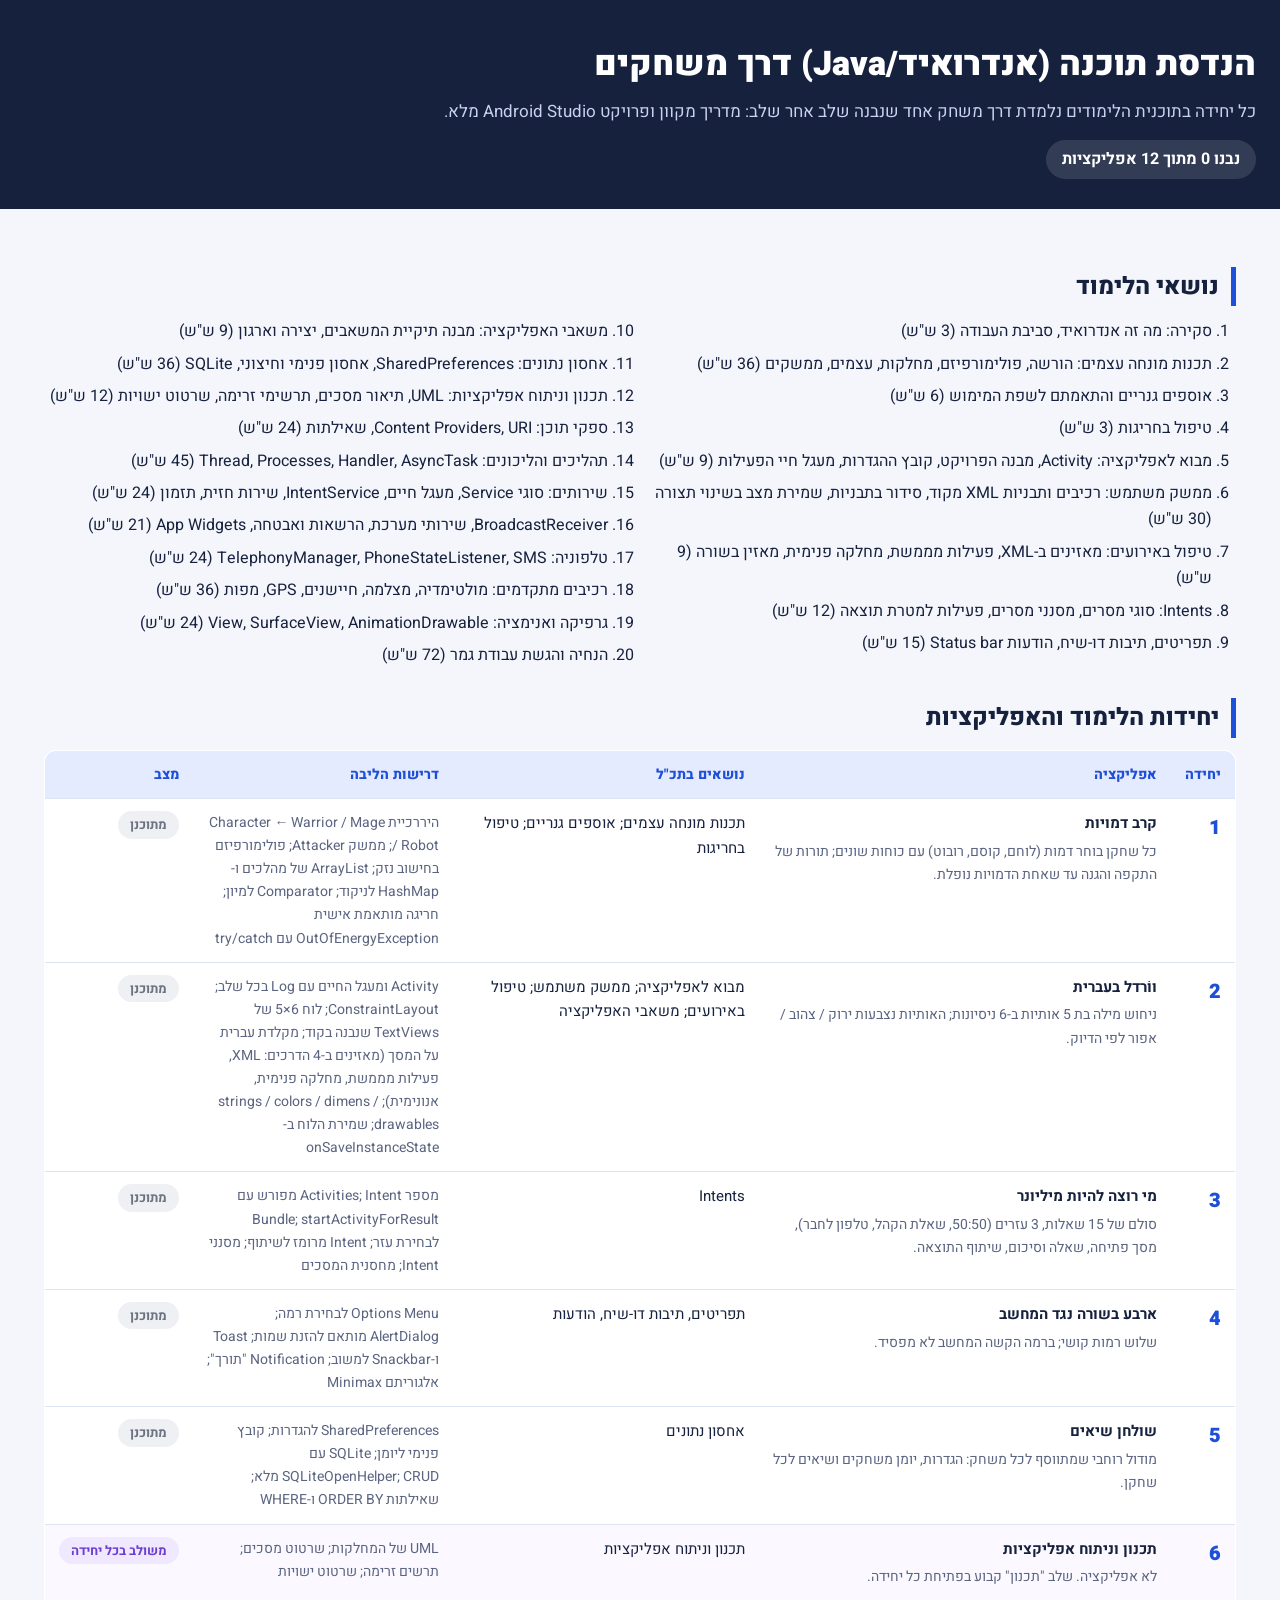
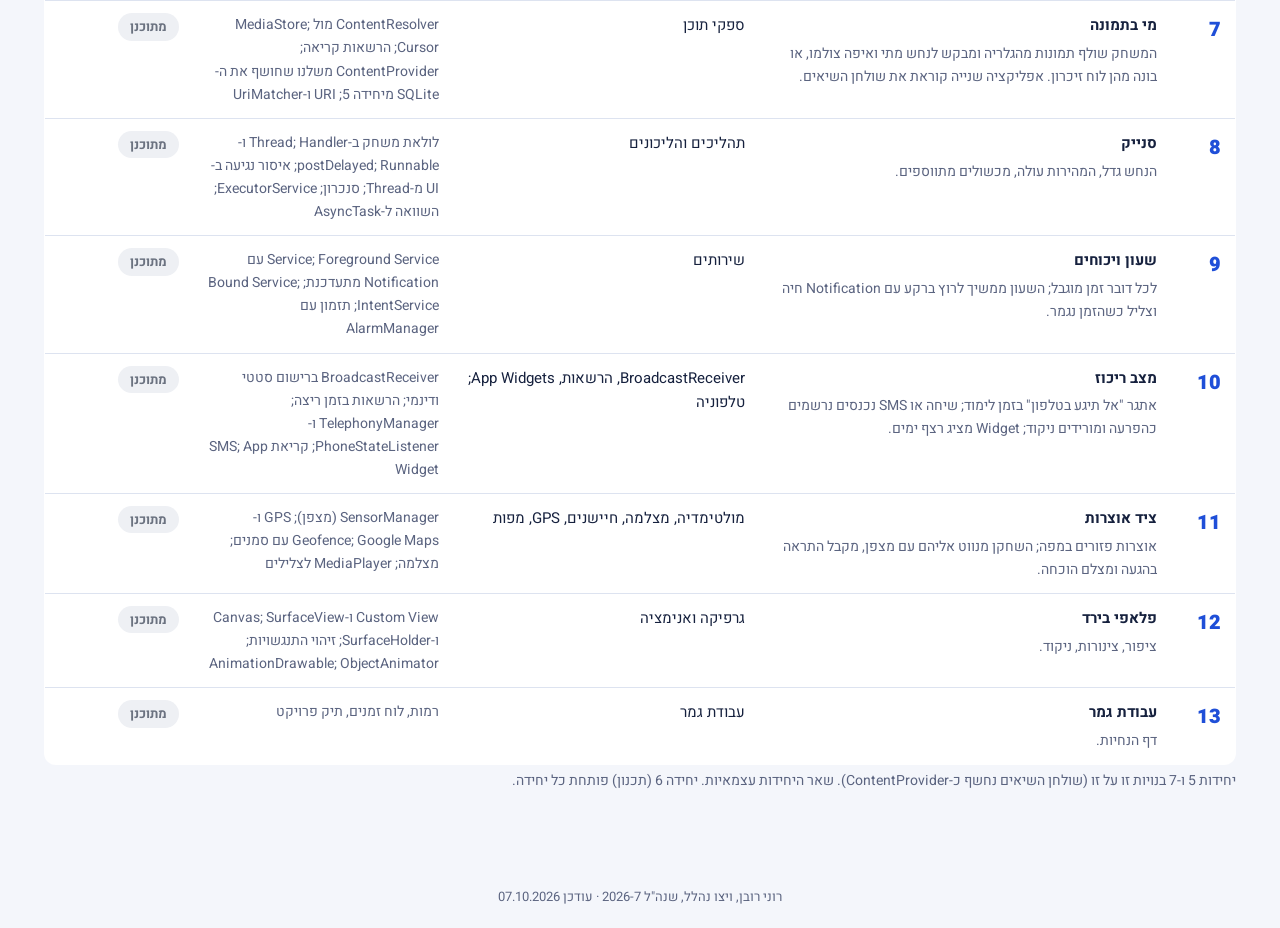
==== index.html @ 251e5ca1 "Start the syllabus lessons project Replace the LA-PARTY guide with the syllabus-driven lessons site:" ====
<!DOCTYPE html>
<html lang="he" dir="rtl">
<head>
<meta charset="UTF-8">
<meta name="viewport" content="width=device-width, initial-scale=1.0">
<title>הנדסת תוכנה דרך משחקים</title>
<link rel="preconnect" href="https://fonts.googleapis.com">
<link rel="preconnect" href="https://fonts.gstatic.com" crossorigin>
<link href="https://fonts.googleapis.com/css2?family=Heebo:wght@400;500;700;900&display=swap" rel="stylesheet">
<style>
  :root{
    --bg:#F4F6FB; --surface:#FFFFFF; --ink:#16213E; --muted:#5B6480; --line:#DDE3F0;
    --brand:#1F4FD8; --brand-soft:#E4EBFF; --ok:#1E8E5A; --ok-soft:#E1F5EA;
    --warn:#B9770E; --warn-soft:#FFF3DC; --gray:#6B7280; --gray-soft:#EEF0F4; --violet:#6D3FD1; --violet-soft:#EFE8FF;
  }
  *{box-sizing:border-box;}
  body{margin:0;background:var(--bg);color:var(--ink);font-family:'Heebo',Arial,sans-serif;line-height:1.65;}
  header{background:var(--ink);color:#fff;padding:36px 24px 30px;}
  header .wrap{max-width:1240px;margin:0 auto;}
  header h1{margin:0 0 6px;font-size:34px;font-weight:900;}
  header p{margin:0;color:#C9D2F0;font-size:17px;}
  .meter{display:inline-block;margin-top:14px;background:rgba(255,255,255,.12);border-radius:999px;padding:6px 16px;font-weight:700;}
  main{max-width:1240px;margin:0 auto;padding:28px 24px 60px;}
  h2{font-size:24px;font-weight:800;margin:30px 0 12px;border-right:5px solid var(--brand);padding-right:12px;}
  ol.topics{columns:2;column-gap:40px;padding-inline-start:24px;margin:0;font-size:16px;}
  ol.topics li{break-inside:avoid;margin-bottom:6px;}
  table{width:100%;border-collapse:collapse;background:var(--surface);border:1px solid var(--line);border-radius:12px;overflow:hidden;font-size:15px;}
  th,td{padding:12px 14px;border-bottom:1px solid var(--line);vertical-align:top;text-align:right;}
  th{background:var(--brand-soft);color:var(--brand);font-weight:800;font-size:14px;}
  td.num{font-weight:900;font-size:20px;color:var(--brand);width:56px;}
  td.core{color:var(--muted);font-size:14px;max-width:360px;}
  .desc{color:var(--muted);font-size:14px;margin-top:4px;}
  .status{display:inline-block;border-radius:999px;padding:3px 12px;font-weight:700;font-size:13px;white-space:nowrap;}
  .status.planned{background:var(--gray-soft);color:var(--gray);}
  .status.progress{background:var(--warn-soft);color:var(--warn);}
  .status.done{background:var(--ok-soft);color:var(--ok);}
  .status.embedded{background:var(--violet-soft);color:var(--violet);}
  tr.done td{background:#F7FCF9;}
  tr.embedded td{background:#FBF9FF;}
  .date{color:var(--muted);font-size:12px;margin-top:4px;}
  .links{margin-top:8px;display:flex;gap:6px;flex-wrap:wrap;}
  .btn{display:inline-block;background:var(--brand);color:#fff;text-decoration:none;border-radius:8px;padding:6px 12px;font-weight:700;font-size:14px;}
  .btn.ghost{background:#fff;color:var(--brand);border:1px solid var(--brand);}
  footer{text-align:center;color:var(--muted);font-size:13px;padding:20px;}
  @media (max-width:900px){ ol.topics{columns:1;} td.core{display:none;} th:nth-child(4){display:none;} }
</style>
</head>
<body>
<header><div class="wrap">
  <h1>הנדסת תוכנה (אנדרואיד/Java) דרך משחקים</h1>
  <p>כל יחידה בתוכנית הלימודים נלמדת דרך משחק אחד שנבנה שלב אחר שלב: מדריך מקוון ופרויקט Android Studio מלא.</p>
  <span class="meter">נבנו 0 מתוך 12 אפליקציות</span>
</div></header>
<main>
  <h2>נושאי הלימוד</h2>
  <ol class="topics">
<li>סקירה: מה זה אנדרואיד, סביבת העבודה (3 ש&quot;ש)</li>
<li>תכנות מונחה עצמים: הורשה, פולימורפיזם, מחלקות, עצמים, ממשקים (36 ש&quot;ש)</li>
<li>אוספים גנריים והתאמתם לשפת המימוש (6 ש&quot;ש)</li>
<li>טיפול בחריגות (3 ש&quot;ש)</li>
<li>מבוא לאפליקציה: Activity, מבנה הפרויקט, קובץ ההגדרות, מעגל חיי הפעילות (9 ש&quot;ש)</li>
<li>ממשק משתמש: רכיבים ותבניות XML מקוד, סידור בתבניות, שמירת מצב בשינוי תצורה (30 ש&quot;ש)</li>
<li>טיפול באירועים: מאזינים ב-XML, פעילות מממשת, מחלקה פנימית, מאזין בשורה (9 ש&quot;ש)</li>
<li>Intents: סוגי מסרים, מסנני מסרים, פעילות למטרת תוצאה (12 ש&quot;ש)</li>
<li>תפריטים, תיבות דו-שיח, הודעות Status bar (15 ש&quot;ש)</li>
<li>משאבי האפליקציה: מבנה תיקיית המשאבים, יצירה וארגון (9 ש&quot;ש)</li>
<li>אחסון נתונים: SharedPreferences, אחסון פנימי וחיצוני, SQLite (36 ש&quot;ש)</li>
<li>תכנון וניתוח אפליקציות: UML, תיאור מסכים, תרשימי זרימה, שרטוט ישויות (12 ש&quot;ש)</li>
<li>ספקי תוכן: Content Providers, URI, שאילתות (24 ש&quot;ש)</li>
<li>תהליכים והליכונים: Thread, Processes, Handler, AsyncTask (45 ש&quot;ש)</li>
<li>שירותים: סוגי Service, מעגל חיים, IntentService, שירות חזית, תזמון (24 ש&quot;ש)</li>
<li>BroadcastReceiver, שירותי מערכת, הרשאות ואבטחה, App Widgets (21 ש&quot;ש)</li>
<li>טלפוניה: TelephonyManager, PhoneStateListener, SMS (24 ש&quot;ש)</li>
<li>רכיבים מתקדמים: מולטימדיה, מצלמה, חיישנים, GPS, מפות (36 ש&quot;ש)</li>
<li>גרפיקה ואנימציה: View, SurfaceView, AnimationDrawable (24 ש&quot;ש)</li>
<li>הנחיה והגשת עבודת גמר (72 ש&quot;ש)</li>
  </ol>

  <h2>יחידות הלימוד והאפליקציות</h2>
  <table>
    <thead><tr><th>יחידה</th><th>אפליקציה</th><th>נושאים בתכ"ל</th><th>דרישות הליבה</th><th>מצב</th></tr></thead>
    <tbody>
      <tr class="planned">
        <td class="num">1</td>
        <td><b>קרב דמויות</b><div class="desc">כל שחקן בוחר דמות (לוחם, קוסם, רובוט) עם כוחות שונים; תורות של התקפה והגנה עד שאחת הדמויות נופלת.</div></td>
        <td>תכנות מונחה עצמים; אוספים גנריים; טיפול בחריגות</td>
        <td class="core">היררכיית Character ← Warrior / Mage / Robot; ממשק Attacker; פולימורפיזם בחישוב נזק; ArrayList של מהלכים ו-HashMap לניקוד; Comparator למיון; חריגה מותאמת אישית OutOfEnergyException עם try/catch</td>
        <td><span class="status planned">מתוכנן</span><div class="links"></div></td>
      </tr>
      <tr class="planned">
        <td class="num">2</td>
        <td><b>ווֹרדל בעברית</b><div class="desc">ניחוש מילה בת 5 אותיות ב-6 ניסיונות; האותיות נצבעות ירוק / צהוב / אפור לפי הדיוק.</div></td>
        <td>מבוא לאפליקציה; ממשק משתמש; טיפול באירועים; משאבי האפליקציה</td>
        <td class="core">Activity ומעגל החיים עם Log בכל שלב; ConstraintLayout; לוח 6×5 של TextViews שנבנה בקוד; מקלדת עברית על המסך (מאזינים ב-4 הדרכים: XML, פעילות מממשת, מחלקה פנימית, אנונימית); strings / colors / dimens / drawables; שמירת הלוח ב-onSaveInstanceState</td>
        <td><span class="status planned">מתוכנן</span><div class="links"></div></td>
      </tr>
      <tr class="planned">
        <td class="num">3</td>
        <td><b>מי רוצה להיות מיליונר</b><div class="desc">סולם של 15 שאלות, 3 עזרים (50:50, שאלת הקהל, טלפון לחבר), מסך פתיחה, שאלה וסיכום, שיתוף התוצאה.</div></td>
        <td>Intents</td>
        <td class="core">מספר Activities; Intent מפורש עם Bundle; startActivityForResult לבחירת עזר; Intent מרומז לשיתוף; מסנני Intent; מחסנית המסכים</td>
        <td><span class="status planned">מתוכנן</span><div class="links"></div></td>
      </tr>
      <tr class="planned">
        <td class="num">4</td>
        <td><b>ארבע בשורה נגד המחשב</b><div class="desc">שלוש רמות קושי; ברמה הקשה המחשב לא מפסיד.</div></td>
        <td>תפריטים, תיבות דו-שיח, הודעות</td>
        <td class="core">Options Menu לבחירת רמה; AlertDialog מותאם להזנת שמות; Toast ו-Snackbar למשוב; Notification &quot;תורך&quot;; אלגוריתם Minimax</td>
        <td><span class="status planned">מתוכנן</span><div class="links"></div></td>
      </tr>
      <tr class="planned">
        <td class="num">5</td>
        <td><b>שולחן שיאים</b><div class="desc">מודול רוחבי שמתווסף לכל משחק: הגדרות, יומן משחקים ושיאים לכל שחקן.</div></td>
        <td>אחסון נתונים</td>
        <td class="core">SharedPreferences להגדרות; קובץ פנימי ליומן; SQLite עם SQLiteOpenHelper; CRUD מלא; שאילתות ORDER BY ו-WHERE</td>
        <td><span class="status planned">מתוכנן</span><div class="links"></div></td>
      </tr>
      <tr class="embedded">
        <td class="num">6</td>
        <td><b>תכנון וניתוח אפליקציות</b><div class="desc">לא אפליקציה. שלב &quot;תכנון&quot; קבוע בפתיחת כל יחידה.</div></td>
        <td>תכנון וניתוח אפליקציות</td>
        <td class="core">UML של המחלקות; שרטוט מסכים; תרשים זרימה; שרטוט ישויות</td>
        <td><span class="status embedded">משולב בכל יחידה</span><div class="links"></div></td>
      </tr>
      <tr class="planned">
        <td class="num">7</td>
        <td><b>מי בתמונה</b><div class="desc">המשחק שולף תמונות מהגלריה ומבקש לנחש מתי ואיפה צולמו, או בונה מהן לוח זיכרון. אפליקציה שנייה קוראת את שולחן השיאים.</div></td>
        <td>ספקי תוכן</td>
        <td class="core">ContentResolver מול MediaStore; Cursor; הרשאות קריאה; ContentProvider משלנו שחושף את ה-SQLite מיחידה 5; URI ו-UriMatcher</td>
        <td><span class="status planned">מתוכנן</span><div class="links"></div></td>
      </tr>
      <tr class="planned">
        <td class="num">8</td>
        <td><b>סנייק</b><div class="desc">הנחש גדל, המהירות עולה, מכשולים מתווספים.</div></td>
        <td>תהליכים והליכונים</td>
        <td class="core">לולאת משחק ב-Thread; Handler ו-postDelayed; Runnable; איסור נגיעה ב-UI מ-Thread; סנכרון; ExecutorService; השוואה ל-AsyncTask</td>
        <td><span class="status planned">מתוכנן</span><div class="links"></div></td>
      </tr>
      <tr class="planned">
        <td class="num">9</td>
        <td><b>שעון ויכוחים</b><div class="desc">לכל דובר זמן מוגבל; השעון ממשיך לרוץ ברקע עם Notification חיה וצליל כשהזמן נגמר.</div></td>
        <td>שירותים</td>
        <td class="core">Service; Foreground Service עם Notification מתעדכנת; Bound Service; IntentService; תזמון עם AlarmManager</td>
        <td><span class="status planned">מתוכנן</span><div class="links"></div></td>
      </tr>
      <tr class="planned">
        <td class="num">10</td>
        <td><b>מצב ריכוז</b><div class="desc">אתגר &quot;אל תיגע בטלפון&quot; בזמן לימוד; שיחה או SMS נכנסים נרשמים כהפרעה ומורידים ניקוד; Widget מציג רצף ימים.</div></td>
        <td>BroadcastReceiver, הרשאות, App Widgets; טלפוניה</td>
        <td class="core">BroadcastReceiver ברישום סטטי ודינמי; הרשאות בזמן ריצה; TelephonyManager ו-PhoneStateListener; קריאת SMS; App Widget</td>
        <td><span class="status planned">מתוכנן</span><div class="links"></div></td>
      </tr>
      <tr class="planned">
        <td class="num">11</td>
        <td><b>ציד אוצרות</b><div class="desc">אוצרות פזורים במפה; השחקן מנווט אליהם עם מצפן, מקבל התראה בהגעה ומצלם הוכחה.</div></td>
        <td>מולטימדיה, מצלמה, חיישנים, GPS, מפות</td>
        <td class="core">SensorManager (מצפן); GPS ו-Geofence; Google Maps עם סמנים; מצלמה; MediaPlayer לצלילים</td>
        <td><span class="status planned">מתוכנן</span><div class="links"></div></td>
      </tr>
      <tr class="planned">
        <td class="num">12</td>
        <td><b>פלאפי בירד</b><div class="desc">ציפור, צינורות, ניקוד.</div></td>
        <td>גרפיקה ואנימציה</td>
        <td class="core">Custom View ו-Canvas; SurfaceView ו-SurfaceHolder; זיהוי התנגשויות; AnimationDrawable; ObjectAnimator</td>
        <td><span class="status planned">מתוכנן</span><div class="links"></div></td>
      </tr>
      <tr class="planned">
        <td class="num">13</td>
        <td><b>עבודת גמר</b><div class="desc">דף הנחיות.</div></td>
        <td>עבודת גמר</td>
        <td class="core">רמות, לוח זמנים, תיק פרויקט</td>
        <td><span class="status planned">מתוכנן</span><div class="links"></div></td>
      </tr>
    </tbody>
  </table>
  <p class="desc">יחידות 5 ו-7 בנויות זו על זו (שולחן השיאים נחשף כ-ContentProvider). שאר היחידות עצמאיות. יחידה 6 (תכנון) פותחת כל יחידה.</p>
</main>
<footer>רוני רובן, ויצו נהלל, שנה&quot;ל 2026-7 · עודכן 07.10.2026</footer>
</body>
</html>
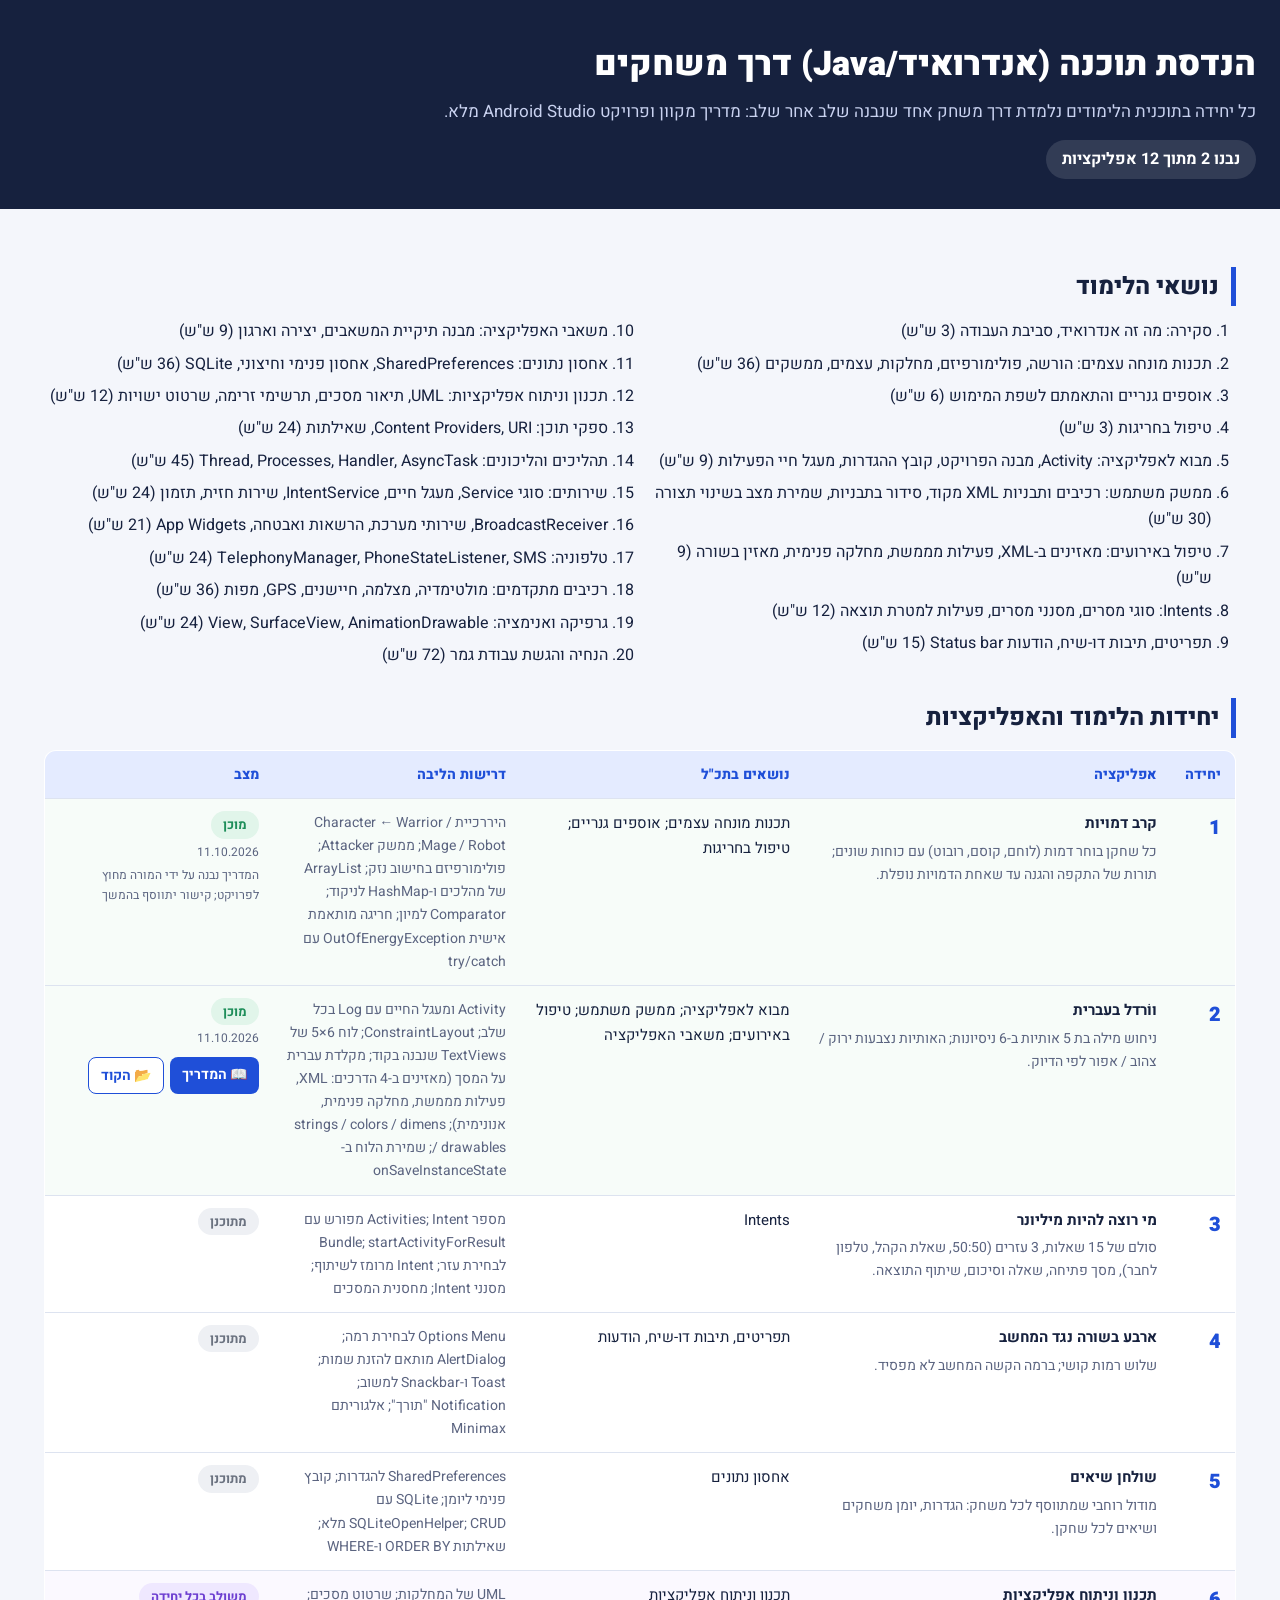
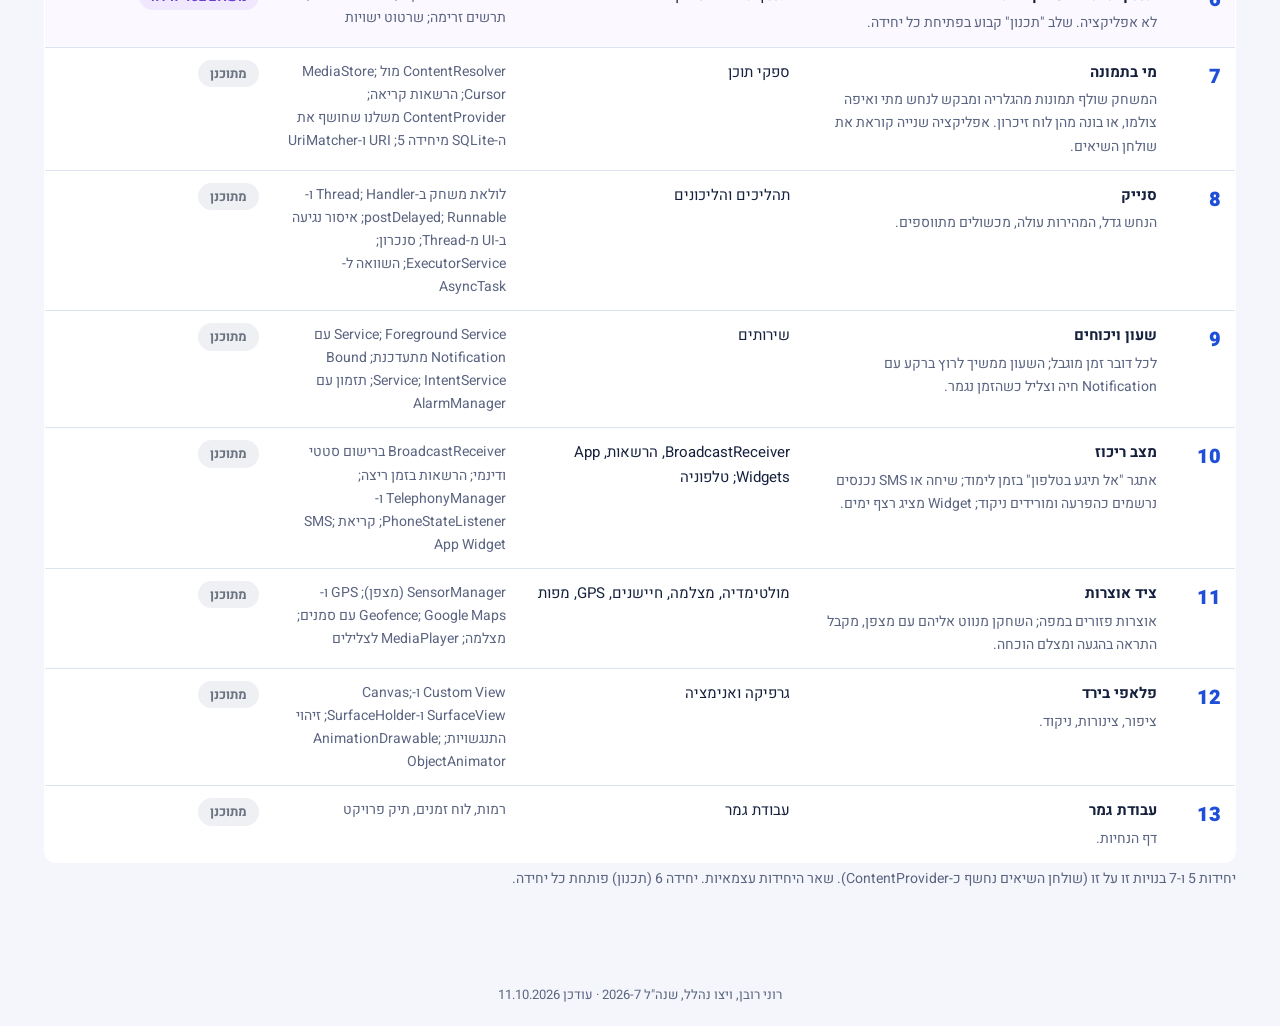
==== commit 6895726d: "lesson: unit-02 hebrew-wordle Guide (10 steps) with code cards generated from the app source, emulat" ====
--- a/index.html
+++ b/index.html
@@ -49,7 +49,7 @@
 <header><div class="wrap">
   <h1>הנדסת תוכנה (אנדרואיד/Java) דרך משחקים</h1>
   <p>כל יחידה בתוכנית הלימודים נלמדת דרך משחק אחד שנבנה שלב אחר שלב: מדריך מקוון ופרויקט Android Studio מלא.</p>
-  <span class="meter">נבנו 0 מתוך 12 אפליקציות</span>
+  <span class="meter">נבנו 2 מתוך 12 אפליקציות</span>
 </div></header>
 <main>
   <h2>נושאי הלימוד</h2>
@@ -80,19 +80,19 @@
   <table>
     <thead><tr><th>יחידה</th><th>אפליקציה</th><th>נושאים בתכ"ל</th><th>דרישות הליבה</th><th>מצב</th></tr></thead>
     <tbody>
-      <tr class="planned">
+      <tr class="done">
         <td class="num">1</td>
         <td><b>קרב דמויות</b><div class="desc">כל שחקן בוחר דמות (לוחם, קוסם, רובוט) עם כוחות שונים; תורות של התקפה והגנה עד שאחת הדמויות נופלת.</div></td>
         <td>תכנות מונחה עצמים; אוספים גנריים; טיפול בחריגות</td>
         <td class="core">היררכיית Character ← Warrior / Mage / Robot; ממשק Attacker; פולימורפיזם בחישוב נזק; ArrayList של מהלכים ו-HashMap לניקוד; Comparator למיון; חריגה מותאמת אישית OutOfEnergyException עם try/catch</td>
-        <td><span class="status planned">מתוכנן</span><div class="links"></div></td>
+        <td><span class="status done">מוכן</span><div class="date">11.10.2026</div><div class="date">המדריך נבנה על ידי המורה מחוץ לפרויקט; קישור יתווסף בהמשך</div><div class="links"></div></td>
       </tr>
-      <tr class="planned">
+      <tr class="done">
         <td class="num">2</td>
         <td><b>ווֹרדל בעברית</b><div class="desc">ניחוש מילה בת 5 אותיות ב-6 ניסיונות; האותיות נצבעות ירוק / צהוב / אפור לפי הדיוק.</div></td>
         <td>מבוא לאפליקציה; ממשק משתמש; טיפול באירועים; משאבי האפליקציה</td>
         <td class="core">Activity ומעגל החיים עם Log בכל שלב; ConstraintLayout; לוח 6×5 של TextViews שנבנה בקוד; מקלדת עברית על המסך (מאזינים ב-4 הדרכים: XML, פעילות מממשת, מחלקה פנימית, אנונימית); strings / colors / dimens / drawables; שמירת הלוח ב-onSaveInstanceState</td>
-        <td><span class="status planned">מתוכנן</span><div class="links"></div></td>
+        <td><span class="status done">מוכן</span><div class="date">11.10.2026</div><div class="links"><a class="btn" href="unit-02-hebrew-wordle/index.html">📖 המדריך</a> <a class="btn ghost" href="https://github.com/porteno12/se-android-lessons/tree/main/unit-02-hebrew-wordle/app" target="_blank" rel="noopener">📂 הקוד</a></div></td>
       </tr>
       <tr class="planned">
         <td class="num">3</td>
@@ -175,6 +175,6 @@
   </table>
   <p class="desc">יחידות 5 ו-7 בנויות זו על זו (שולחן השיאים נחשף כ-ContentProvider). שאר היחידות עצמאיות. יחידה 6 (תכנון) פותחת כל יחידה.</p>
 </main>
-<footer>רוני רובן, ויצו נהלל, שנה&quot;ל 2026-7 · עודכן 07.10.2026</footer>
+<footer>רוני רובן, ויצו נהלל, שנה&quot;ל 2026-7 · עודכן 11.10.2026</footer>
 </body>
 </html>
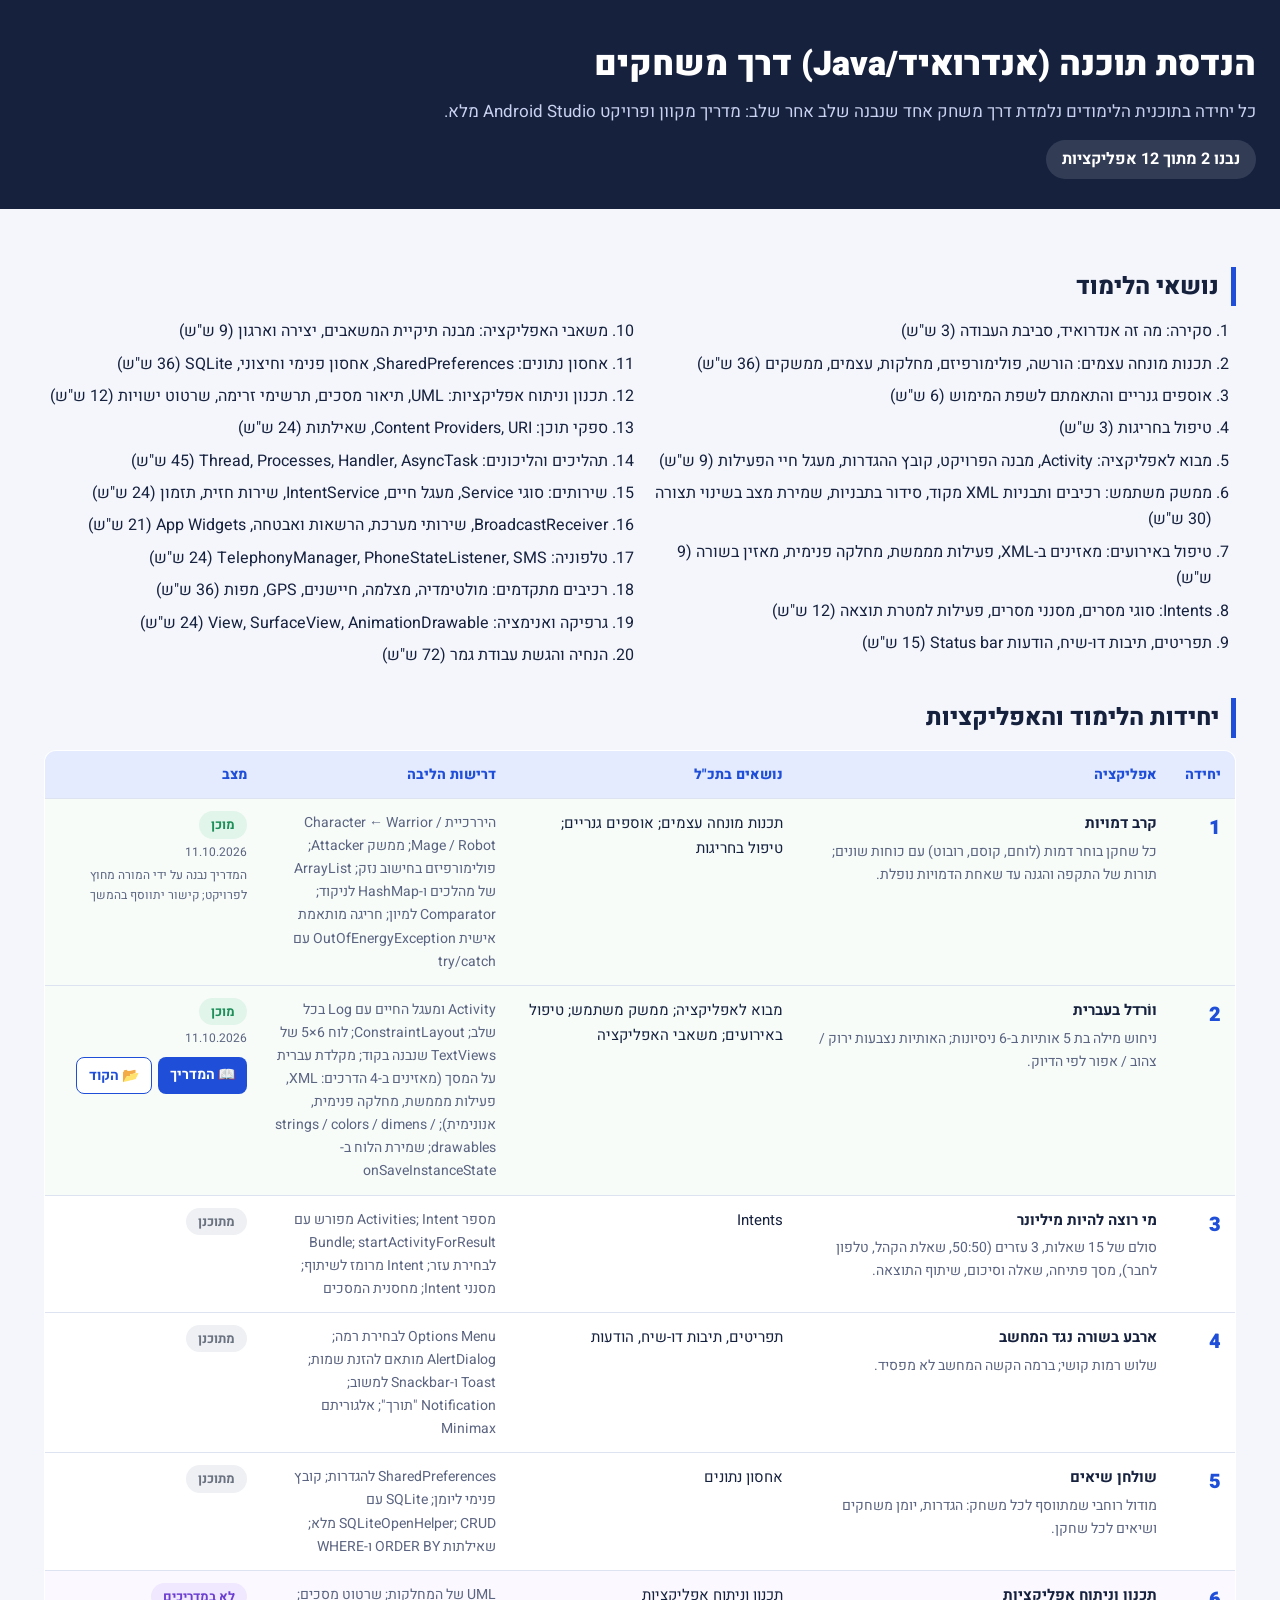
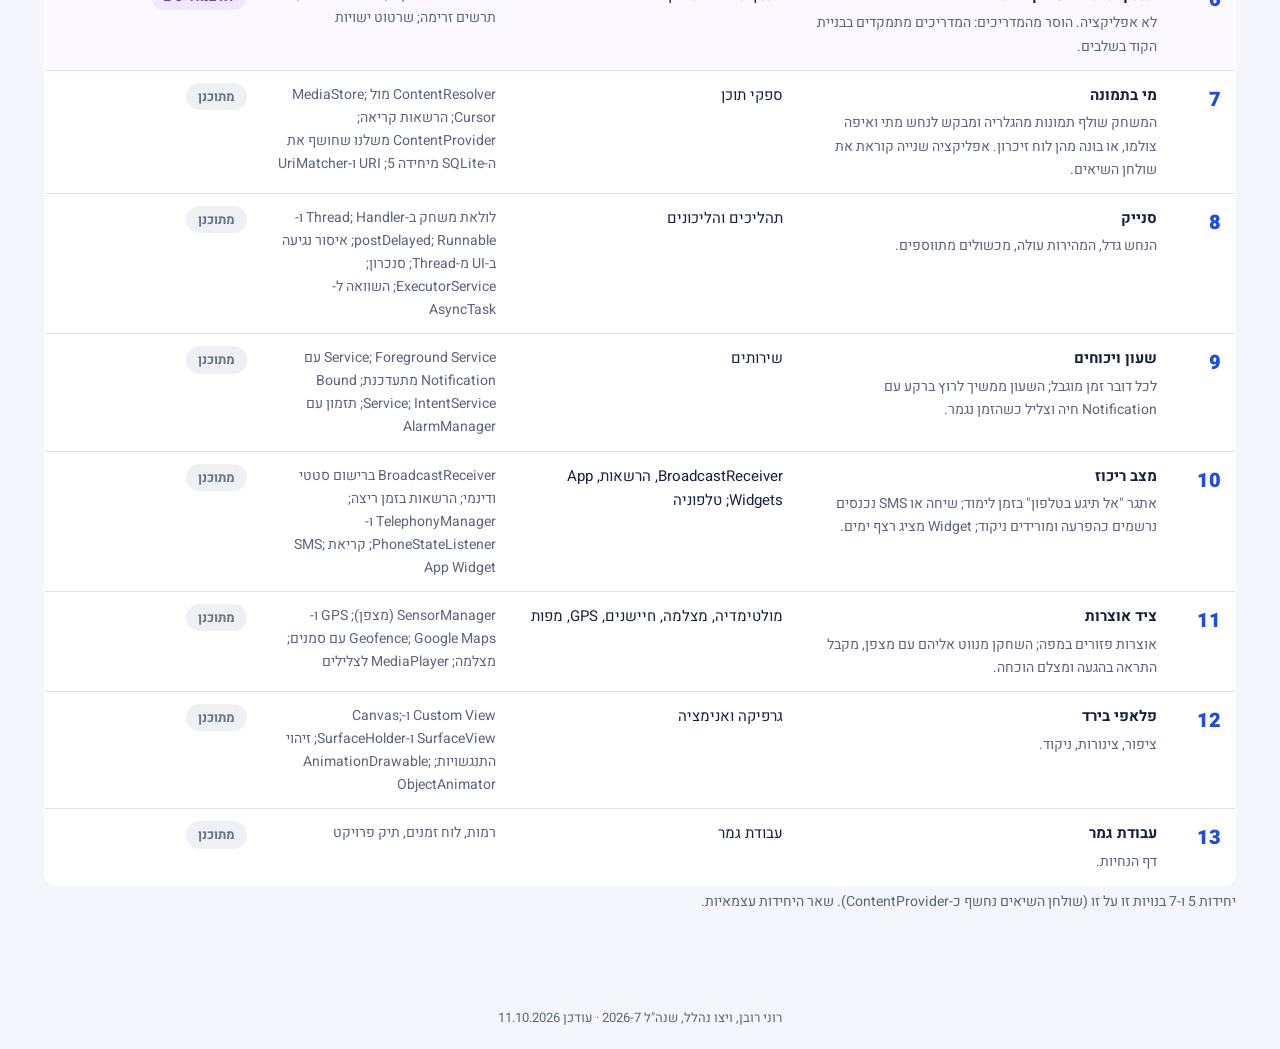
==== commit 45eb655a: "Drop the planning step from all units in the hub and syllabus Co-Authored-By: Claude Opus 5.5 <norep" ====
--- a/index.html
+++ b/index.html
@@ -117,10 +117,10 @@
       </tr>
       <tr class="embedded">
         <td class="num">6</td>
-        <td><b>תכנון וניתוח אפליקציות</b><div class="desc">לא אפליקציה. שלב &quot;תכנון&quot; קבוע בפתיחת כל יחידה.</div></td>
+        <td><b>תכנון וניתוח אפליקציות</b><div class="desc">לא אפליקציה. הוסר מהמדריכים: המדריכים מתמקדים בבניית הקוד בשלבים.</div></td>
         <td>תכנון וניתוח אפליקציות</td>
         <td class="core">UML של המחלקות; שרטוט מסכים; תרשים זרימה; שרטוט ישויות</td>
-        <td><span class="status embedded">משולב בכל יחידה</span><div class="links"></div></td>
+        <td><span class="status embedded">לא במדריכים</span><div class="links"></div></td>
       </tr>
       <tr class="planned">
         <td class="num">7</td>
@@ -173,7 +173,7 @@
       </tr>
     </tbody>
   </table>
-  <p class="desc">יחידות 5 ו-7 בנויות זו על זו (שולחן השיאים נחשף כ-ContentProvider). שאר היחידות עצמאיות. יחידה 6 (תכנון) פותחת כל יחידה.</p>
+  <p class="desc">יחידות 5 ו-7 בנויות זו על זו (שולחן השיאים נחשף כ-ContentProvider). שאר היחידות עצמאיות.</p>
 </main>
 <footer>רוני רובן, ויצו נהלל, שנה&quot;ל 2026-7 · עודכן 11.10.2026</footer>
 </body>
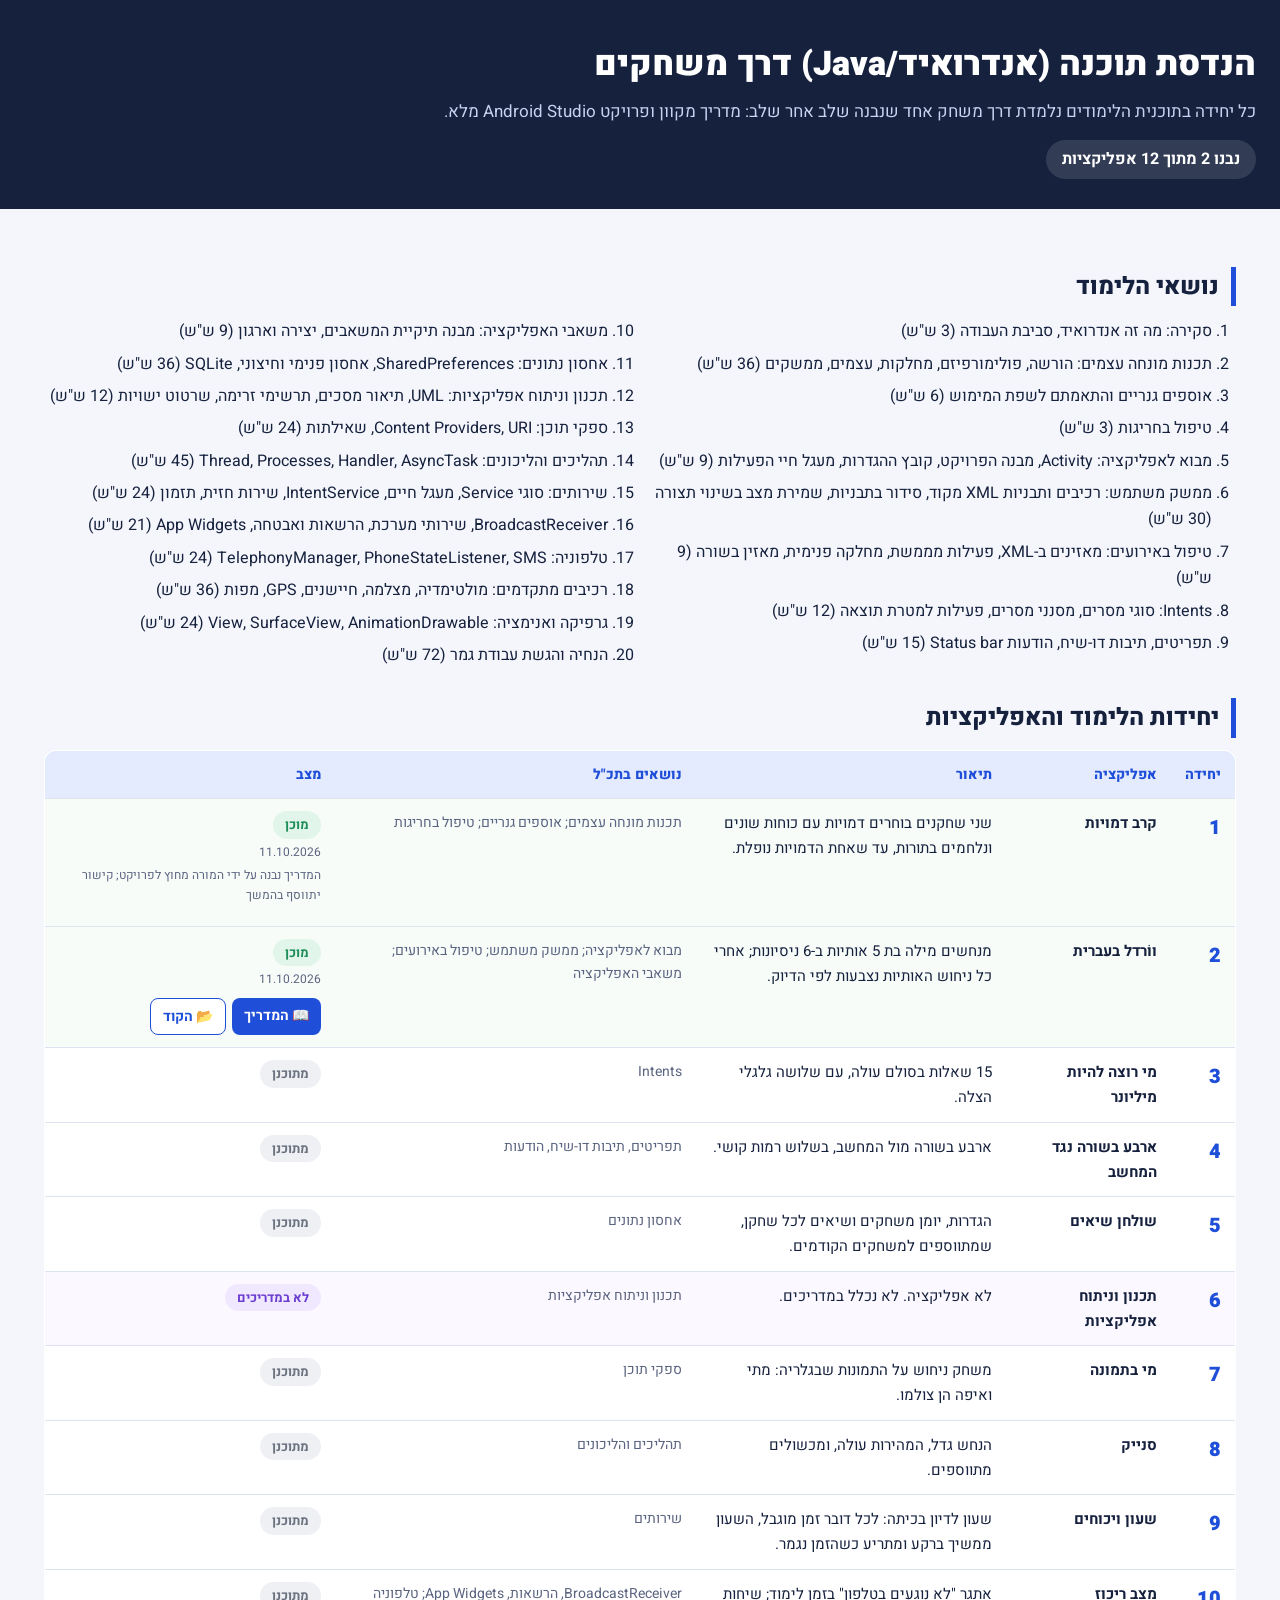
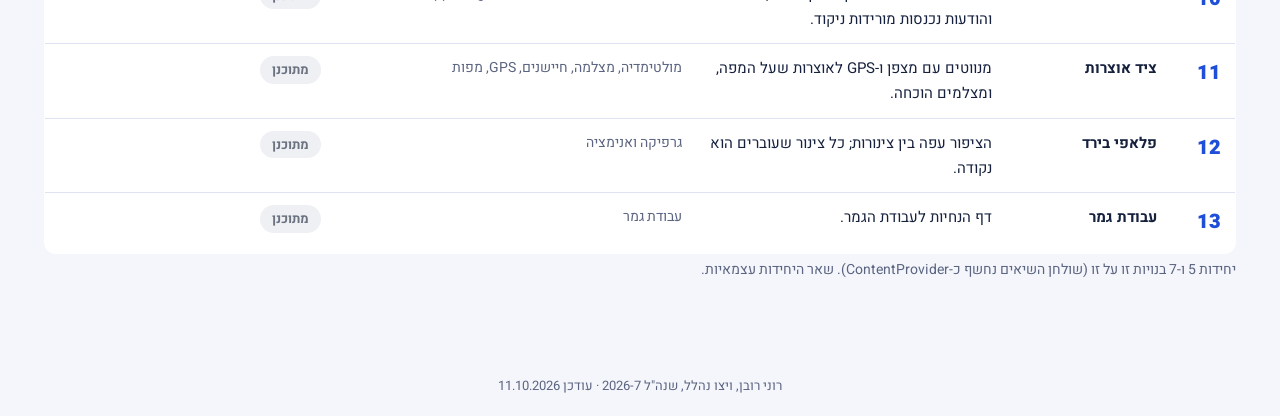
==== commit 2e4c8191: "Unit 2: rebuild as a pure step-by-step build; hub shows app descriptions - Hub: drop the core-requir" ====
--- a/index.html
+++ b/index.html
@@ -28,7 +28,8 @@
   th,td{padding:12px 14px;border-bottom:1px solid var(--line);vertical-align:top;text-align:right;}
   th{background:var(--brand-soft);color:var(--brand);font-weight:800;font-size:14px;}
   td.num{font-weight:900;font-size:20px;color:var(--brand);width:56px;}
-  td.core{color:var(--muted);font-size:14px;max-width:360px;}
+  td.about{font-size:15px;max-width:380px;}
+  td.topics-col{color:var(--muted);font-size:14px;}
   .desc{color:var(--muted);font-size:14px;margin-top:4px;}
   .status{display:inline-block;border-radius:999px;padding:3px 12px;font-weight:700;font-size:13px;white-space:nowrap;}
   .status.planned{background:var(--gray-soft);color:var(--gray);}
@@ -42,7 +43,7 @@
   .btn{display:inline-block;background:var(--brand);color:#fff;text-decoration:none;border-radius:8px;padding:6px 12px;font-weight:700;font-size:14px;}
   .btn.ghost{background:#fff;color:var(--brand);border:1px solid var(--brand);}
   footer{text-align:center;color:var(--muted);font-size:13px;padding:20px;}
-  @media (max-width:900px){ ol.topics{columns:1;} td.core{display:none;} th:nth-child(4){display:none;} }
+  @media (max-width:900px){ ol.topics{columns:1;} td.topics-col{display:none;} th:nth-child(4){display:none;} }
 </style>
 </head>
 <body>
@@ -78,97 +79,97 @@
 
   <h2>יחידות הלימוד והאפליקציות</h2>
   <table>
-    <thead><tr><th>יחידה</th><th>אפליקציה</th><th>נושאים בתכ"ל</th><th>דרישות הליבה</th><th>מצב</th></tr></thead>
+    <thead><tr><th>יחידה</th><th>אפליקציה</th><th>תיאור</th><th>נושאים בתכ"ל</th><th>מצב</th></tr></thead>
     <tbody>
       <tr class="done">
         <td class="num">1</td>
-        <td><b>קרב דמויות</b><div class="desc">כל שחקן בוחר דמות (לוחם, קוסם, רובוט) עם כוחות שונים; תורות של התקפה והגנה עד שאחת הדמויות נופלת.</div></td>
-        <td>תכנות מונחה עצמים; אוספים גנריים; טיפול בחריגות</td>
-        <td class="core">היררכיית Character ← Warrior / Mage / Robot; ממשק Attacker; פולימורפיזם בחישוב נזק; ArrayList של מהלכים ו-HashMap לניקוד; Comparator למיון; חריגה מותאמת אישית OutOfEnergyException עם try/catch</td>
+        <td><b>קרב דמויות</b></td>
+        <td class="about">שני שחקנים בוחרים דמויות עם כוחות שונים ונלחמים בתורות, עד שאחת הדמויות נופלת.</td>
+        <td class="topics-col">תכנות מונחה עצמים; אוספים גנריים; טיפול בחריגות</td>
         <td><span class="status done">מוכן</span><div class="date">11.10.2026</div><div class="date">המדריך נבנה על ידי המורה מחוץ לפרויקט; קישור יתווסף בהמשך</div><div class="links"></div></td>
       </tr>
       <tr class="done">
         <td class="num">2</td>
-        <td><b>ווֹרדל בעברית</b><div class="desc">ניחוש מילה בת 5 אותיות ב-6 ניסיונות; האותיות נצבעות ירוק / צהוב / אפור לפי הדיוק.</div></td>
-        <td>מבוא לאפליקציה; ממשק משתמש; טיפול באירועים; משאבי האפליקציה</td>
-        <td class="core">Activity ומעגל החיים עם Log בכל שלב; ConstraintLayout; לוח 6×5 של TextViews שנבנה בקוד; מקלדת עברית על המסך (מאזינים ב-4 הדרכים: XML, פעילות מממשת, מחלקה פנימית, אנונימית); strings / colors / dimens / drawables; שמירת הלוח ב-onSaveInstanceState</td>
+        <td><b>ווֹרדל בעברית</b></td>
+        <td class="about">מנחשים מילה בת 5 אותיות ב-6 ניסיונות; אחרי כל ניחוש האותיות נצבעות לפי הדיוק.</td>
+        <td class="topics-col">מבוא לאפליקציה; ממשק משתמש; טיפול באירועים; משאבי האפליקציה</td>
         <td><span class="status done">מוכן</span><div class="date">11.10.2026</div><div class="links"><a class="btn" href="unit-02-hebrew-wordle/index.html">📖 המדריך</a> <a class="btn ghost" href="https://github.com/porteno12/se-android-lessons/tree/main/unit-02-hebrew-wordle/app" target="_blank" rel="noopener">📂 הקוד</a></div></td>
       </tr>
       <tr class="planned">
         <td class="num">3</td>
-        <td><b>מי רוצה להיות מיליונר</b><div class="desc">סולם של 15 שאלות, 3 עזרים (50:50, שאלת הקהל, טלפון לחבר), מסך פתיחה, שאלה וסיכום, שיתוף התוצאה.</div></td>
-        <td>Intents</td>
-        <td class="core">מספר Activities; Intent מפורש עם Bundle; startActivityForResult לבחירת עזר; Intent מרומז לשיתוף; מסנני Intent; מחסנית המסכים</td>
+        <td><b>מי רוצה להיות מיליונר</b></td>
+        <td class="about">15 שאלות בסולם עולה, עם שלושה גלגלי הצלה.</td>
+        <td class="topics-col">Intents</td>
         <td><span class="status planned">מתוכנן</span><div class="links"></div></td>
       </tr>
       <tr class="planned">
         <td class="num">4</td>
-        <td><b>ארבע בשורה נגד המחשב</b><div class="desc">שלוש רמות קושי; ברמה הקשה המחשב לא מפסיד.</div></td>
-        <td>תפריטים, תיבות דו-שיח, הודעות</td>
-        <td class="core">Options Menu לבחירת רמה; AlertDialog מותאם להזנת שמות; Toast ו-Snackbar למשוב; Notification &quot;תורך&quot;; אלגוריתם Minimax</td>
+        <td><b>ארבע בשורה נגד המחשב</b></td>
+        <td class="about">ארבע בשורה מול המחשב, בשלוש רמות קושי.</td>
+        <td class="topics-col">תפריטים, תיבות דו-שיח, הודעות</td>
         <td><span class="status planned">מתוכנן</span><div class="links"></div></td>
       </tr>
       <tr class="planned">
         <td class="num">5</td>
-        <td><b>שולחן שיאים</b><div class="desc">מודול רוחבי שמתווסף לכל משחק: הגדרות, יומן משחקים ושיאים לכל שחקן.</div></td>
-        <td>אחסון נתונים</td>
-        <td class="core">SharedPreferences להגדרות; קובץ פנימי ליומן; SQLite עם SQLiteOpenHelper; CRUD מלא; שאילתות ORDER BY ו-WHERE</td>
+        <td><b>שולחן שיאים</b></td>
+        <td class="about">הגדרות, יומן משחקים ושיאים לכל שחקן, שמתווספים למשחקים הקודמים.</td>
+        <td class="topics-col">אחסון נתונים</td>
         <td><span class="status planned">מתוכנן</span><div class="links"></div></td>
       </tr>
       <tr class="embedded">
         <td class="num">6</td>
-        <td><b>תכנון וניתוח אפליקציות</b><div class="desc">לא אפליקציה. הוסר מהמדריכים: המדריכים מתמקדים בבניית הקוד בשלבים.</div></td>
-        <td>תכנון וניתוח אפליקציות</td>
-        <td class="core">UML של המחלקות; שרטוט מסכים; תרשים זרימה; שרטוט ישויות</td>
+        <td><b>תכנון וניתוח אפליקציות</b></td>
+        <td class="about">לא אפליקציה. לא נכלל במדריכים.</td>
+        <td class="topics-col">תכנון וניתוח אפליקציות</td>
         <td><span class="status embedded">לא במדריכים</span><div class="links"></div></td>
       </tr>
       <tr class="planned">
         <td class="num">7</td>
-        <td><b>מי בתמונה</b><div class="desc">המשחק שולף תמונות מהגלריה ומבקש לנחש מתי ואיפה צולמו, או בונה מהן לוח זיכרון. אפליקציה שנייה קוראת את שולחן השיאים.</div></td>
-        <td>ספקי תוכן</td>
-        <td class="core">ContentResolver מול MediaStore; Cursor; הרשאות קריאה; ContentProvider משלנו שחושף את ה-SQLite מיחידה 5; URI ו-UriMatcher</td>
+        <td><b>מי בתמונה</b></td>
+        <td class="about">משחק ניחוש על התמונות שבגלריה: מתי ואיפה הן צולמו.</td>
+        <td class="topics-col">ספקי תוכן</td>
         <td><span class="status planned">מתוכנן</span><div class="links"></div></td>
       </tr>
       <tr class="planned">
         <td class="num">8</td>
-        <td><b>סנייק</b><div class="desc">הנחש גדל, המהירות עולה, מכשולים מתווספים.</div></td>
-        <td>תהליכים והליכונים</td>
-        <td class="core">לולאת משחק ב-Thread; Handler ו-postDelayed; Runnable; איסור נגיעה ב-UI מ-Thread; סנכרון; ExecutorService; השוואה ל-AsyncTask</td>
+        <td><b>סנייק</b></td>
+        <td class="about">הנחש גדל, המהירות עולה, ומכשולים מתווספים.</td>
+        <td class="topics-col">תהליכים והליכונים</td>
         <td><span class="status planned">מתוכנן</span><div class="links"></div></td>
       </tr>
       <tr class="planned">
         <td class="num">9</td>
-        <td><b>שעון ויכוחים</b><div class="desc">לכל דובר זמן מוגבל; השעון ממשיך לרוץ ברקע עם Notification חיה וצליל כשהזמן נגמר.</div></td>
-        <td>שירותים</td>
-        <td class="core">Service; Foreground Service עם Notification מתעדכנת; Bound Service; IntentService; תזמון עם AlarmManager</td>
+        <td><b>שעון ויכוחים</b></td>
+        <td class="about">שעון לדיון בכיתה: לכל דובר זמן מוגבל, השעון ממשיך ברקע ומתריע כשהזמן נגמר.</td>
+        <td class="topics-col">שירותים</td>
         <td><span class="status planned">מתוכנן</span><div class="links"></div></td>
       </tr>
       <tr class="planned">
         <td class="num">10</td>
-        <td><b>מצב ריכוז</b><div class="desc">אתגר &quot;אל תיגע בטלפון&quot; בזמן לימוד; שיחה או SMS נכנסים נרשמים כהפרעה ומורידים ניקוד; Widget מציג רצף ימים.</div></td>
-        <td>BroadcastReceiver, הרשאות, App Widgets; טלפוניה</td>
-        <td class="core">BroadcastReceiver ברישום סטטי ודינמי; הרשאות בזמן ריצה; TelephonyManager ו-PhoneStateListener; קריאת SMS; App Widget</td>
+        <td><b>מצב ריכוז</b></td>
+        <td class="about">אתגר "לא נוגעים בטלפון" בזמן לימוד; שיחות והודעות נכנסות מורידות ניקוד.</td>
+        <td class="topics-col">BroadcastReceiver, הרשאות, App Widgets; טלפוניה</td>
         <td><span class="status planned">מתוכנן</span><div class="links"></div></td>
       </tr>
       <tr class="planned">
         <td class="num">11</td>
-        <td><b>ציד אוצרות</b><div class="desc">אוצרות פזורים במפה; השחקן מנווט אליהם עם מצפן, מקבל התראה בהגעה ומצלם הוכחה.</div></td>
-        <td>מולטימדיה, מצלמה, חיישנים, GPS, מפות</td>
-        <td class="core">SensorManager (מצפן); GPS ו-Geofence; Google Maps עם סמנים; מצלמה; MediaPlayer לצלילים</td>
+        <td><b>ציד אוצרות</b></td>
+        <td class="about">מנווטים עם מצפן ו-GPS לאוצרות שעל המפה, ומצלמים הוכחה.</td>
+        <td class="topics-col">מולטימדיה, מצלמה, חיישנים, GPS, מפות</td>
         <td><span class="status planned">מתוכנן</span><div class="links"></div></td>
       </tr>
       <tr class="planned">
         <td class="num">12</td>
-        <td><b>פלאפי בירד</b><div class="desc">ציפור, צינורות, ניקוד.</div></td>
-        <td>גרפיקה ואנימציה</td>
-        <td class="core">Custom View ו-Canvas; SurfaceView ו-SurfaceHolder; זיהוי התנגשויות; AnimationDrawable; ObjectAnimator</td>
+        <td><b>פלאפי בירד</b></td>
+        <td class="about">הציפור עפה בין צינורות; כל צינור שעוברים הוא נקודה.</td>
+        <td class="topics-col">גרפיקה ואנימציה</td>
         <td><span class="status planned">מתוכנן</span><div class="links"></div></td>
       </tr>
       <tr class="planned">
         <td class="num">13</td>
-        <td><b>עבודת גמר</b><div class="desc">דף הנחיות.</div></td>
-        <td>עבודת גמר</td>
-        <td class="core">רמות, לוח זמנים, תיק פרויקט</td>
+        <td><b>עבודת גמר</b></td>
+        <td class="about">דף הנחיות לעבודת הגמר.</td>
+        <td class="topics-col">עבודת גמר</td>
         <td><span class="status planned">מתוכנן</span><div class="links"></div></td>
       </tr>
     </tbody>
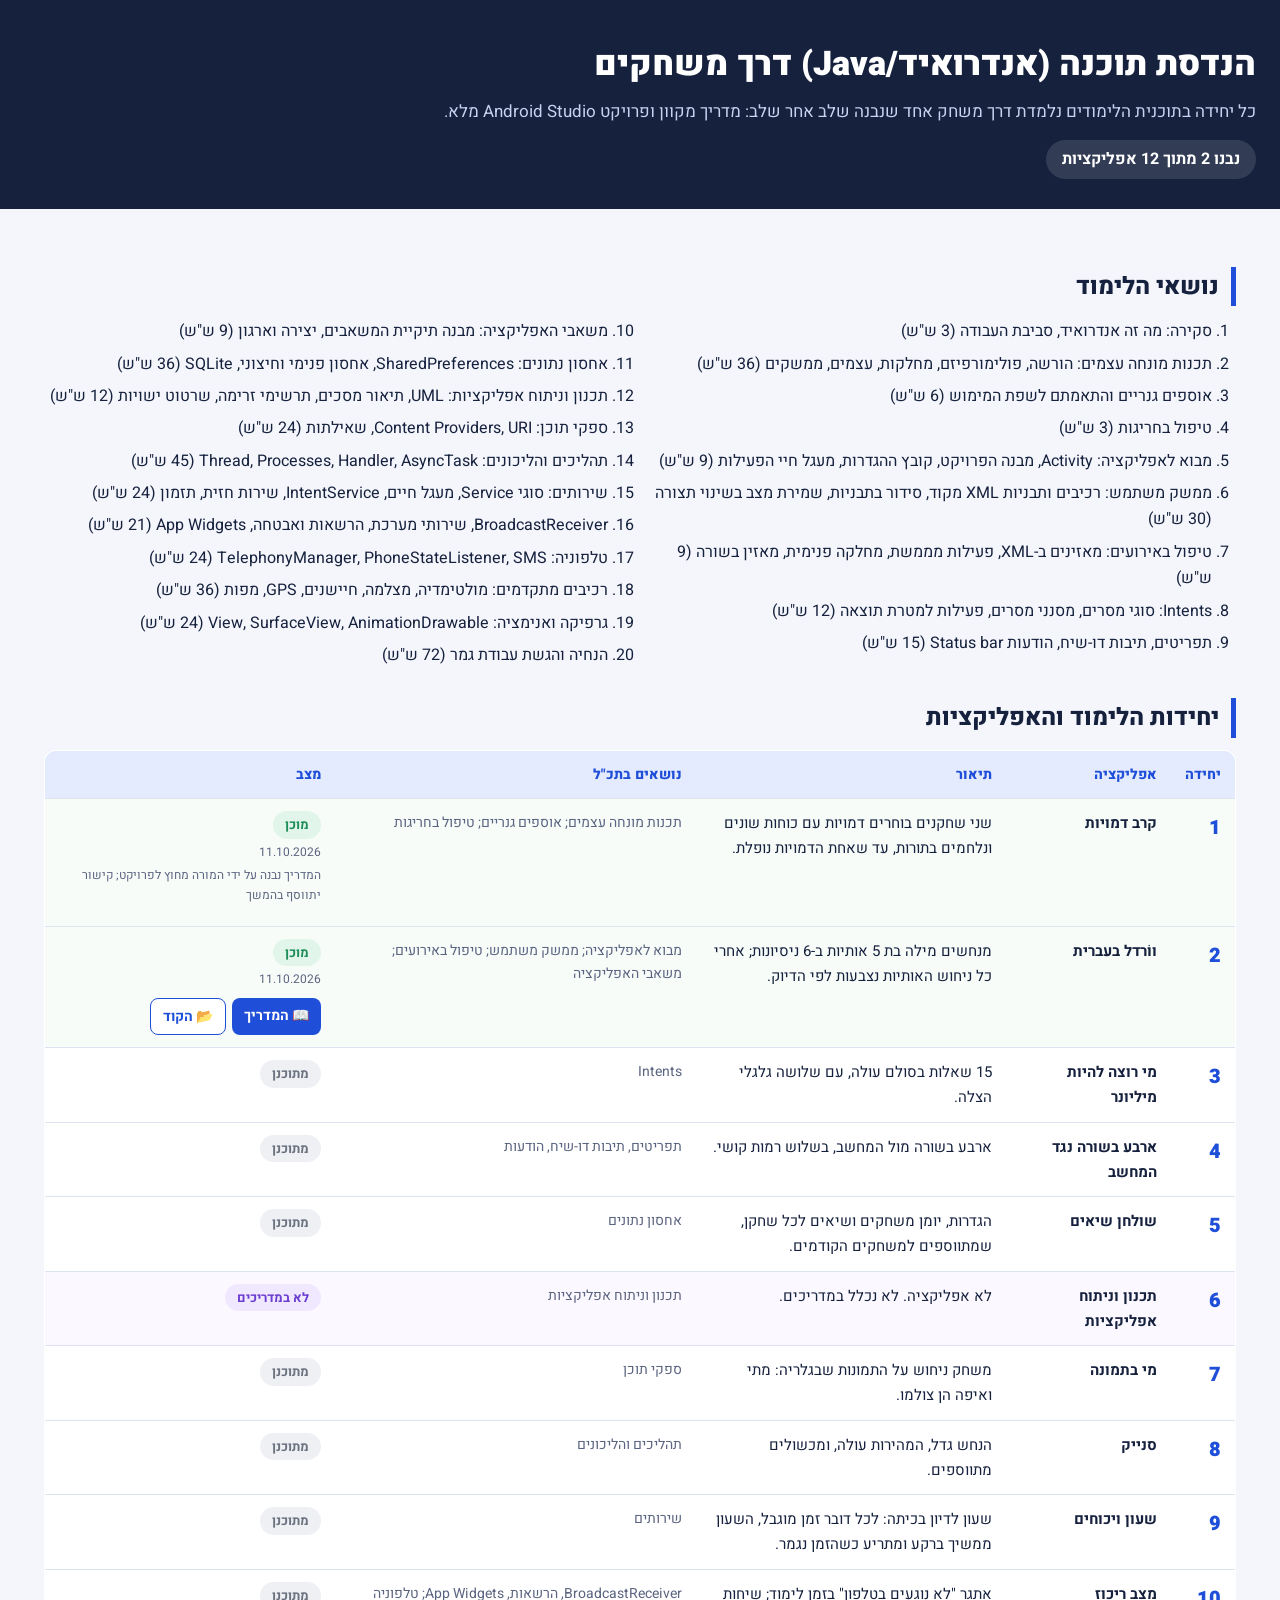
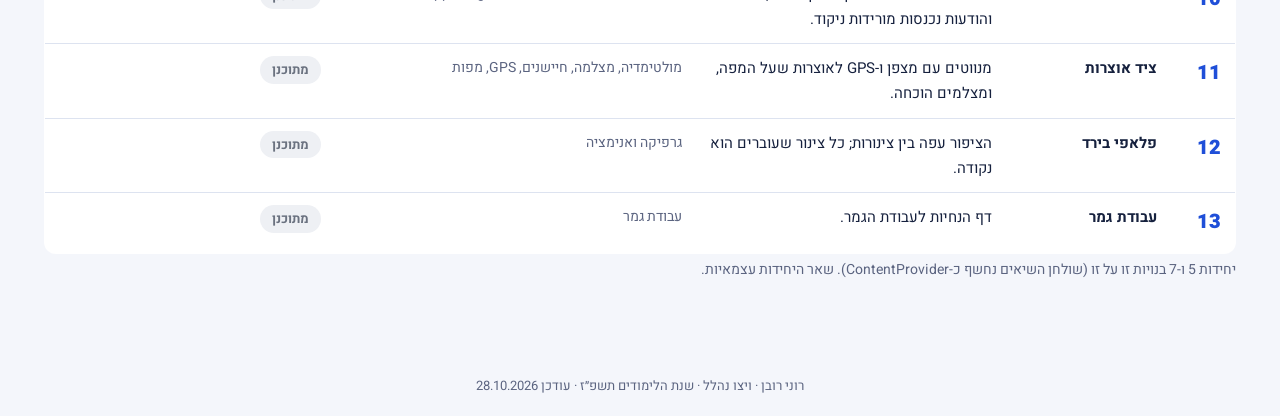
==== commit 052dc69d: "Unit 2: step links, next/previous buttons, credit line, audit fixes - Step references in the text li" ====
--- a/index.html
+++ b/index.html
@@ -176,6 +176,6 @@
   </table>
   <p class="desc">יחידות 5 ו-7 בנויות זו על זו (שולחן השיאים נחשף כ-ContentProvider). שאר היחידות עצמאיות.</p>
 </main>
-<footer>רוני רובן, ויצו נהלל, שנה&quot;ל 2026-7 · עודכן 11.10.2026</footer>
+<footer>רוני רובן · ויצו נהלל · שנת הלימודים תשפ״ז · עודכן 28.10.2026</footer>
 </body>
 </html>
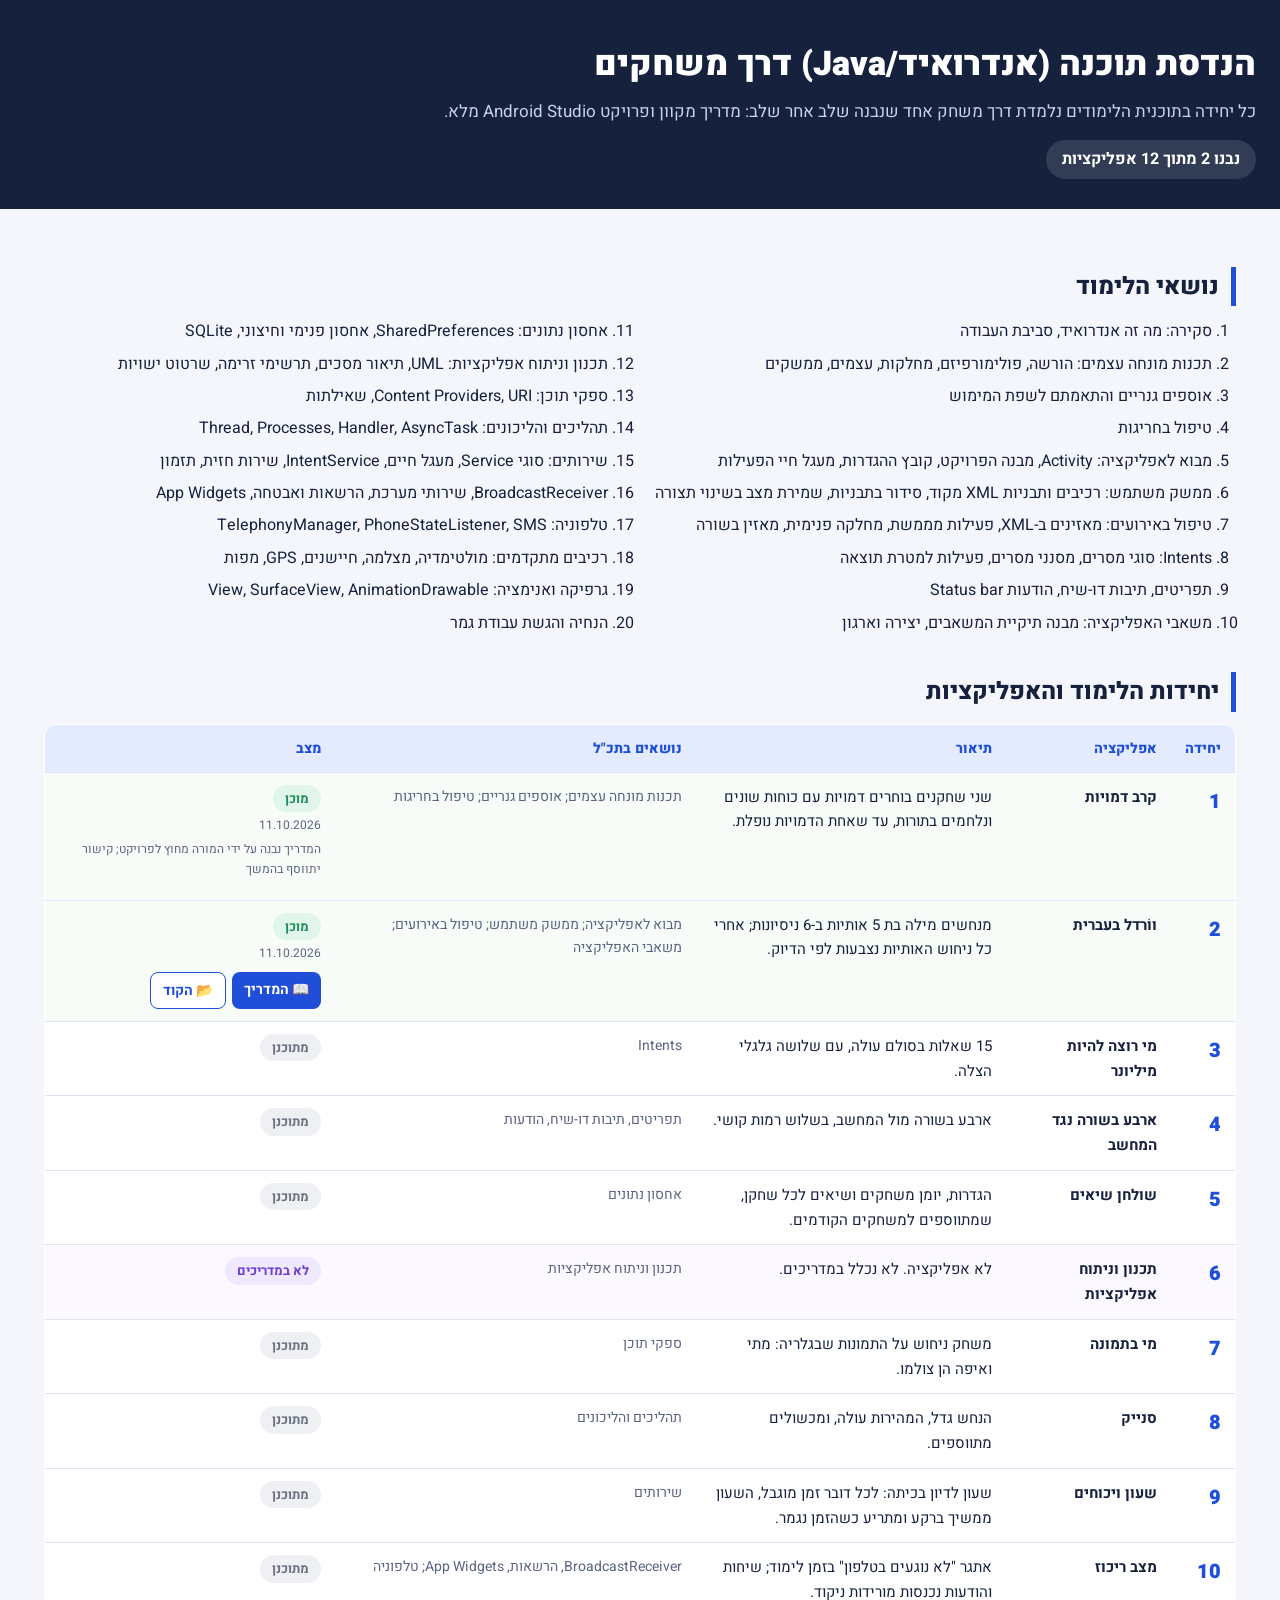
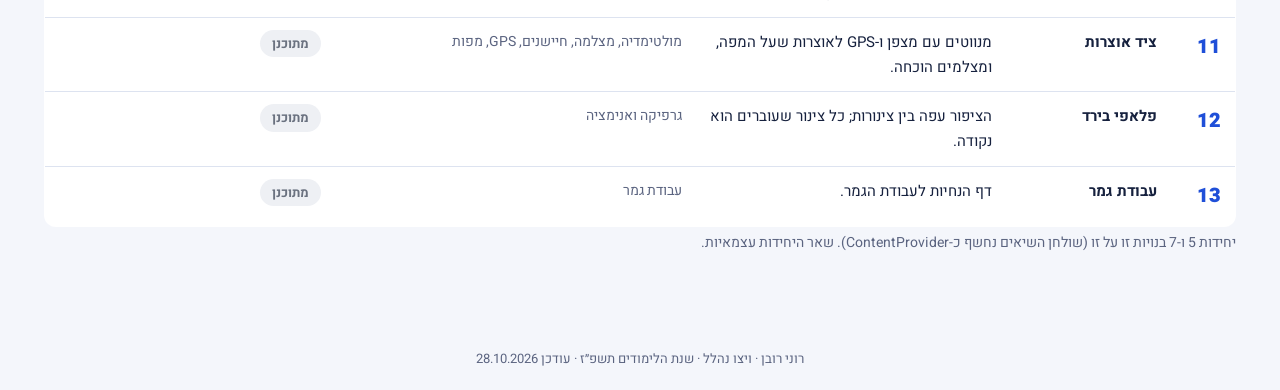
==== commit 6e14e219: "Hub: drop weekly-hours counts from the syllabus topics Co-Authored-By: Claude Opus 5.5 <noreply@anth" ====
--- a/index.html
+++ b/index.html
@@ -55,26 +55,26 @@
 <main>
   <h2>נושאי הלימוד</h2>
   <ol class="topics">
-<li>סקירה: מה זה אנדרואיד, סביבת העבודה (3 ש&quot;ש)</li>
-<li>תכנות מונחה עצמים: הורשה, פולימורפיזם, מחלקות, עצמים, ממשקים (36 ש&quot;ש)</li>
-<li>אוספים גנריים והתאמתם לשפת המימוש (6 ש&quot;ש)</li>
-<li>טיפול בחריגות (3 ש&quot;ש)</li>
-<li>מבוא לאפליקציה: Activity, מבנה הפרויקט, קובץ ההגדרות, מעגל חיי הפעילות (9 ש&quot;ש)</li>
-<li>ממשק משתמש: רכיבים ותבניות XML מקוד, סידור בתבניות, שמירת מצב בשינוי תצורה (30 ש&quot;ש)</li>
-<li>טיפול באירועים: מאזינים ב-XML, פעילות מממשת, מחלקה פנימית, מאזין בשורה (9 ש&quot;ש)</li>
-<li>Intents: סוגי מסרים, מסנני מסרים, פעילות למטרת תוצאה (12 ש&quot;ש)</li>
-<li>תפריטים, תיבות דו-שיח, הודעות Status bar (15 ש&quot;ש)</li>
-<li>משאבי האפליקציה: מבנה תיקיית המשאבים, יצירה וארגון (9 ש&quot;ש)</li>
-<li>אחסון נתונים: SharedPreferences, אחסון פנימי וחיצוני, SQLite (36 ש&quot;ש)</li>
-<li>תכנון וניתוח אפליקציות: UML, תיאור מסכים, תרשימי זרימה, שרטוט ישויות (12 ש&quot;ש)</li>
-<li>ספקי תוכן: Content Providers, URI, שאילתות (24 ש&quot;ש)</li>
-<li>תהליכים והליכונים: Thread, Processes, Handler, AsyncTask (45 ש&quot;ש)</li>
-<li>שירותים: סוגי Service, מעגל חיים, IntentService, שירות חזית, תזמון (24 ש&quot;ש)</li>
-<li>BroadcastReceiver, שירותי מערכת, הרשאות ואבטחה, App Widgets (21 ש&quot;ש)</li>
-<li>טלפוניה: TelephonyManager, PhoneStateListener, SMS (24 ש&quot;ש)</li>
-<li>רכיבים מתקדמים: מולטימדיה, מצלמה, חיישנים, GPS, מפות (36 ש&quot;ש)</li>
-<li>גרפיקה ואנימציה: View, SurfaceView, AnimationDrawable (24 ש&quot;ש)</li>
-<li>הנחיה והגשת עבודת גמר (72 ש&quot;ש)</li>
+<li>סקירה: מה זה אנדרואיד, סביבת העבודה</li>
+<li>תכנות מונחה עצמים: הורשה, פולימורפיזם, מחלקות, עצמים, ממשקים</li>
+<li>אוספים גנריים והתאמתם לשפת המימוש</li>
+<li>טיפול בחריגות</li>
+<li>מבוא לאפליקציה: Activity, מבנה הפרויקט, קובץ ההגדרות, מעגל חיי הפעילות</li>
+<li>ממשק משתמש: רכיבים ותבניות XML מקוד, סידור בתבניות, שמירת מצב בשינוי תצורה</li>
+<li>טיפול באירועים: מאזינים ב-XML, פעילות מממשת, מחלקה פנימית, מאזין בשורה</li>
+<li>Intents: סוגי מסרים, מסנני מסרים, פעילות למטרת תוצאה</li>
+<li>תפריטים, תיבות דו-שיח, הודעות Status bar</li>
+<li>משאבי האפליקציה: מבנה תיקיית המשאבים, יצירה וארגון</li>
+<li>אחסון נתונים: SharedPreferences, אחסון פנימי וחיצוני, SQLite</li>
+<li>תכנון וניתוח אפליקציות: UML, תיאור מסכים, תרשימי זרימה, שרטוט ישויות</li>
+<li>ספקי תוכן: Content Providers, URI, שאילתות</li>
+<li>תהליכים והליכונים: Thread, Processes, Handler, AsyncTask</li>
+<li>שירותים: סוגי Service, מעגל חיים, IntentService, שירות חזית, תזמון</li>
+<li>BroadcastReceiver, שירותי מערכת, הרשאות ואבטחה, App Widgets</li>
+<li>טלפוניה: TelephonyManager, PhoneStateListener, SMS</li>
+<li>רכיבים מתקדמים: מולטימדיה, מצלמה, חיישנים, GPS, מפות</li>
+<li>גרפיקה ואנימציה: View, SurfaceView, AnimationDrawable</li>
+<li>הנחיה והגשת עבודת גמר</li>
   </ol>
 
   <h2>יחידות הלימוד והאפליקציות</h2>
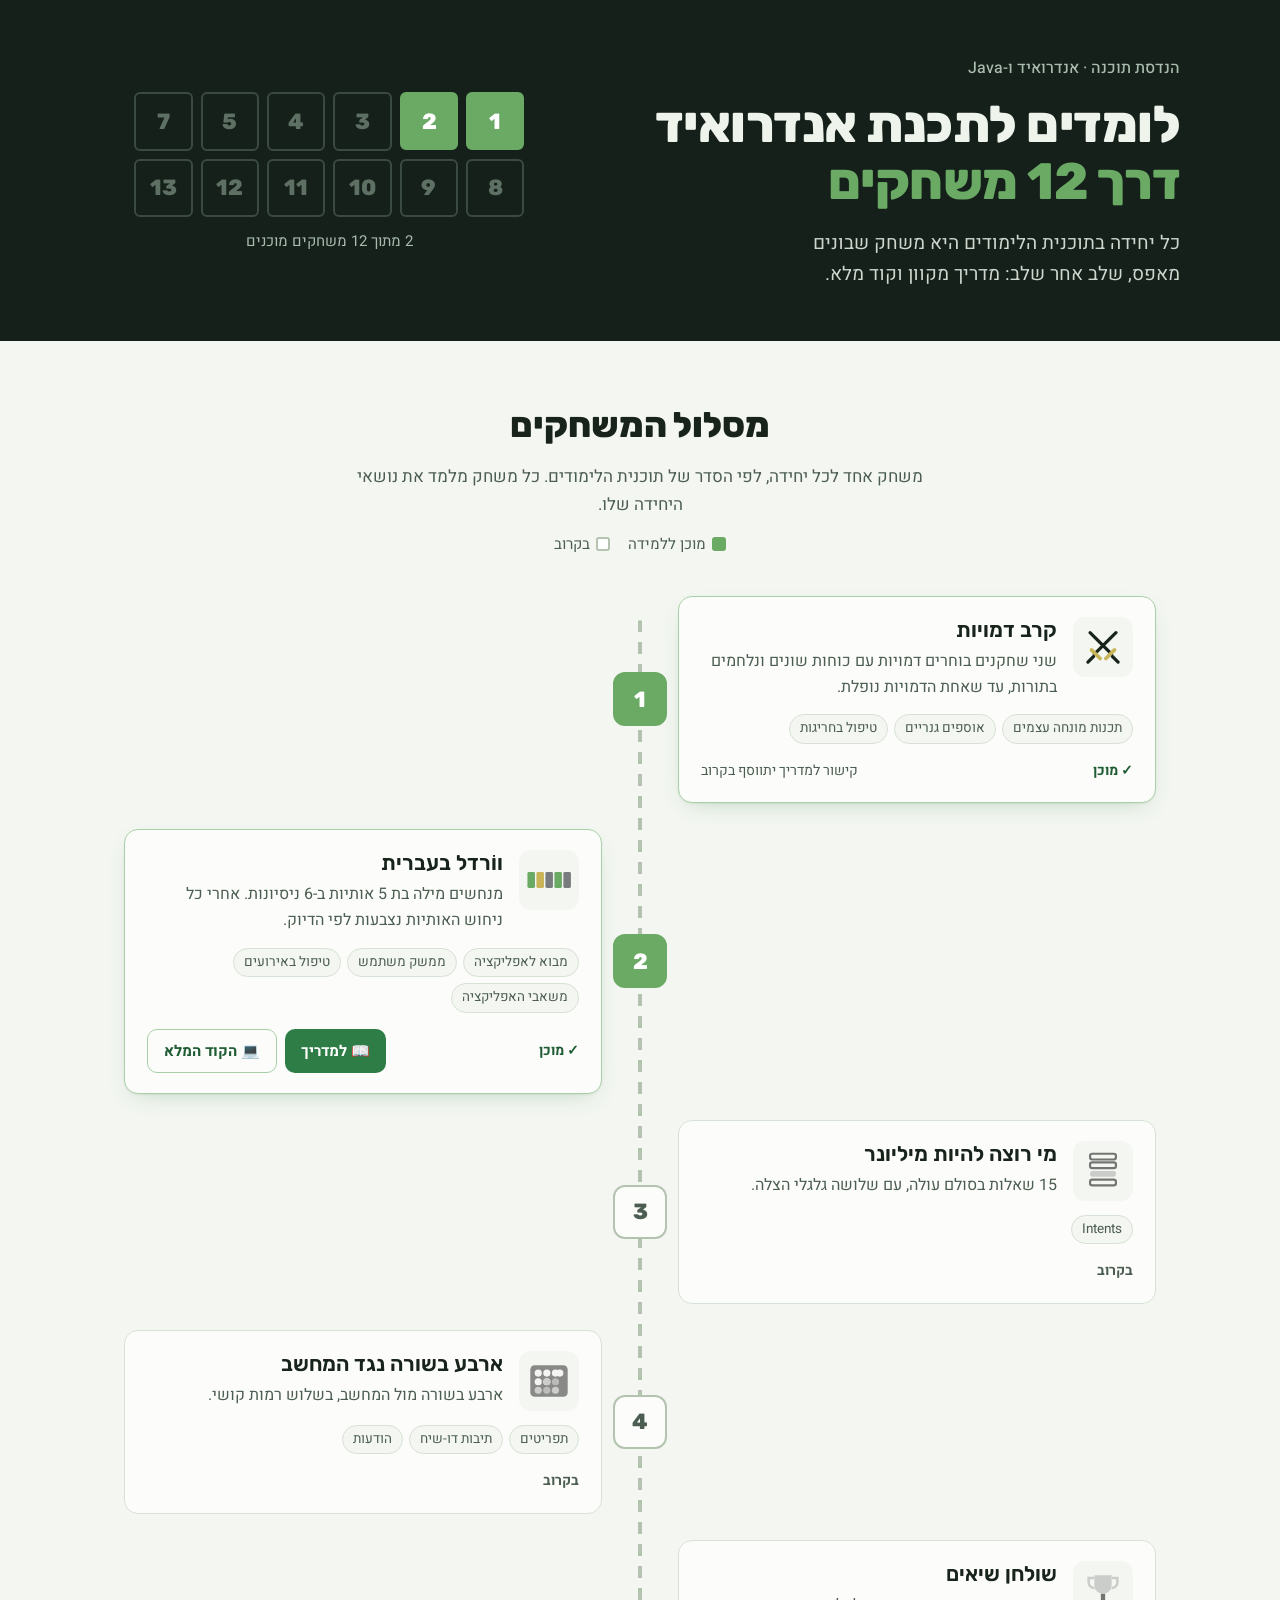
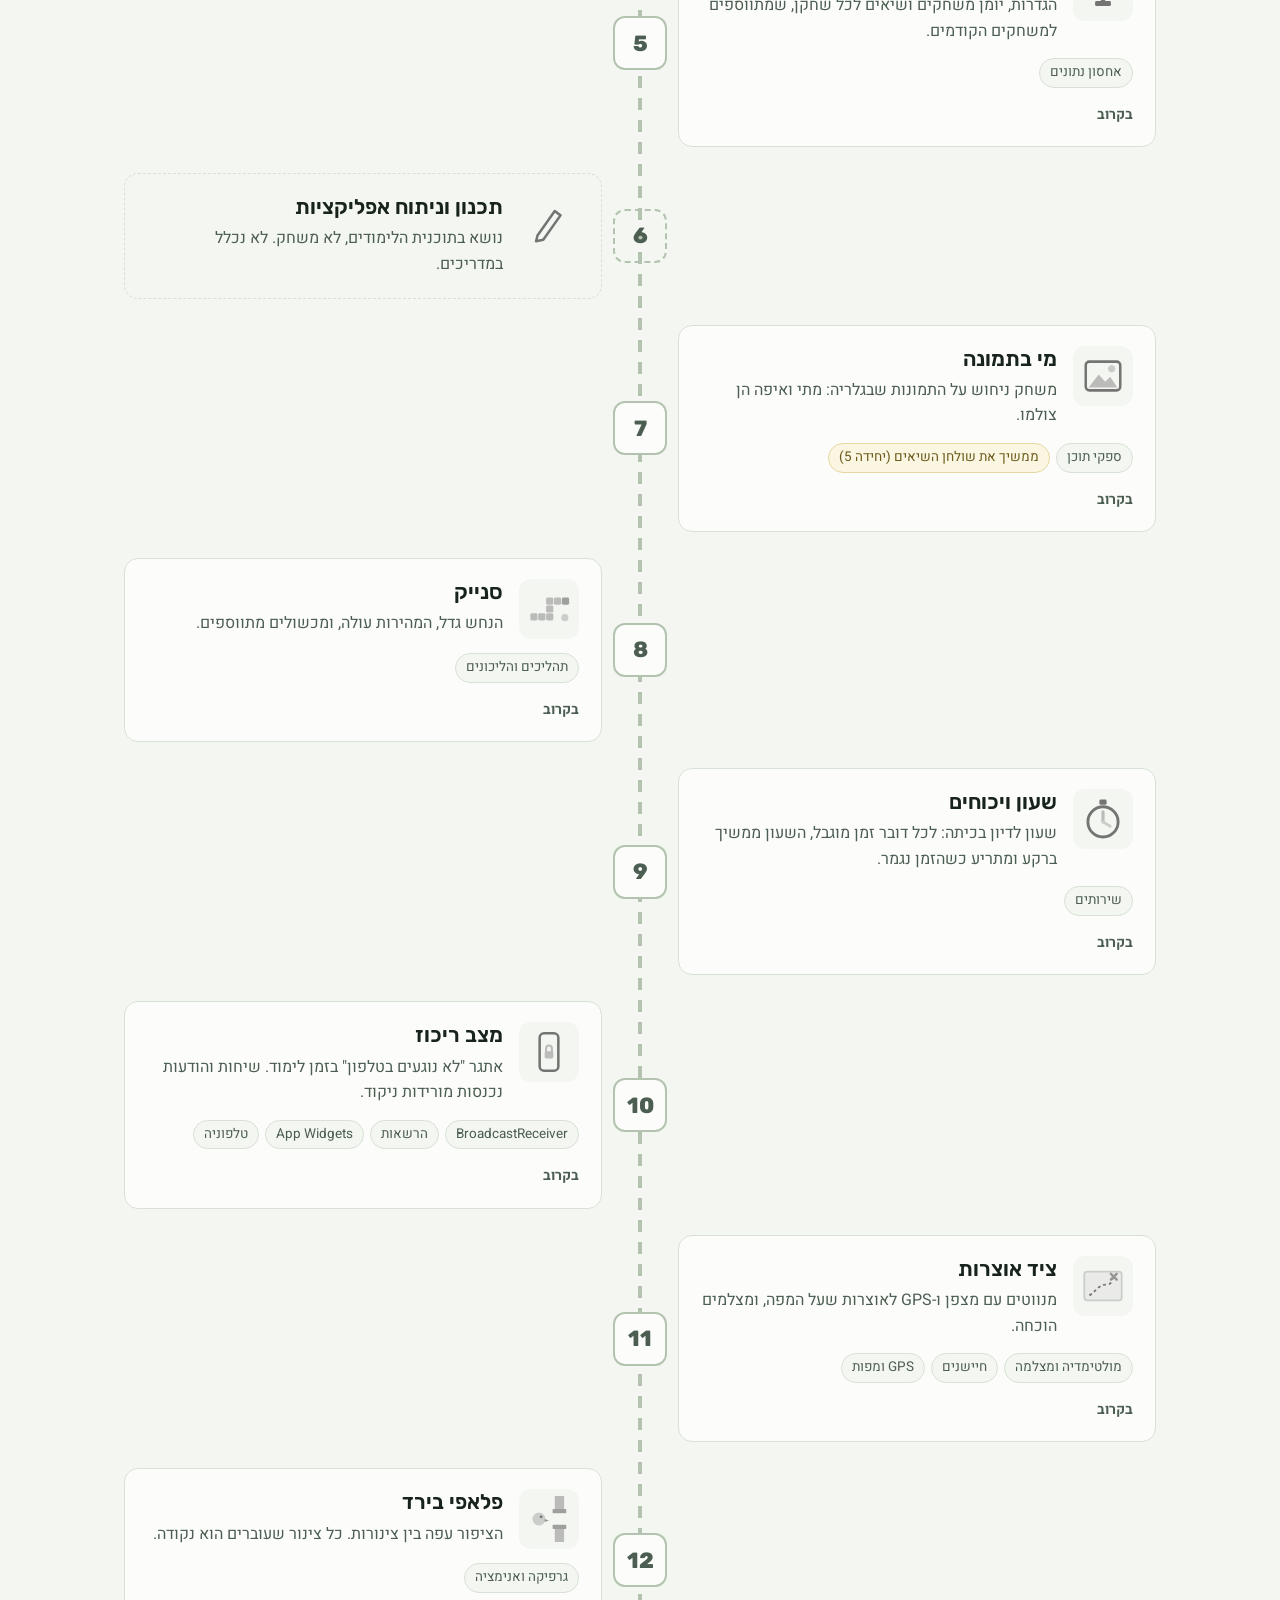
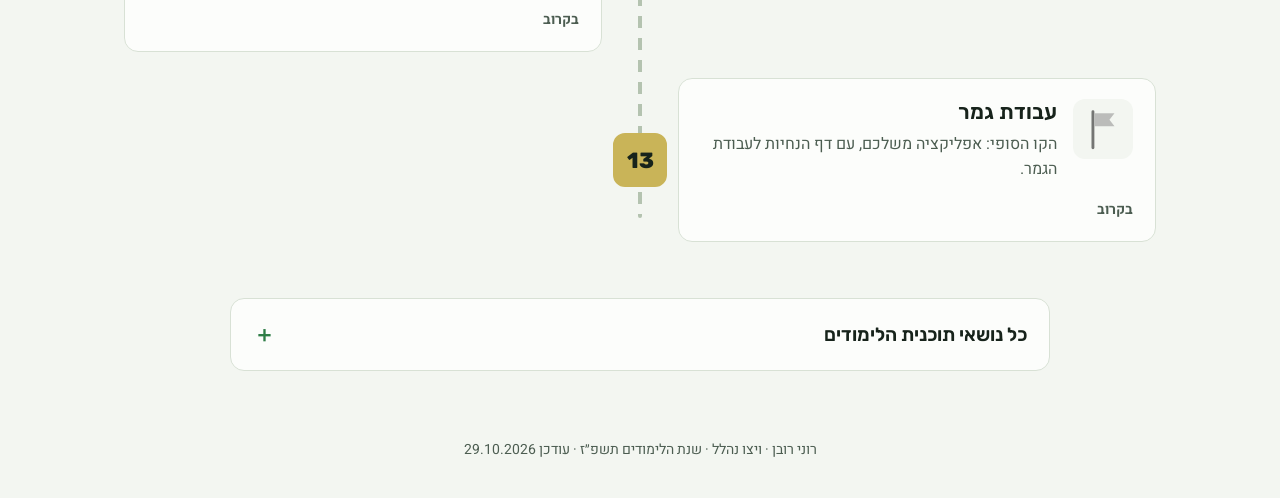
==== commit 564fb465: "Hub: redesign as a game path Units shown as levels on a path with a small drawing of each game, topi" ====
--- a/index.html
+++ b/index.html
@@ -4,178 +4,340 @@
 <meta charset="UTF-8">
 <meta name="viewport" content="width=device-width, initial-scale=1.0">
 <title>הנדסת תוכנה דרך משחקים</title>
+<meta name="description" content="לומדים לתכנת אנדרואיד ב-Java דרך משחקים: כל יחידה בתוכנית הלימודים היא משחק שבונים שלב אחר שלב.">
 <link rel="preconnect" href="https://fonts.googleapis.com">
 <link rel="preconnect" href="https://fonts.gstatic.com" crossorigin>
-<link href="https://fonts.googleapis.com/css2?family=Heebo:wght@400;500;700;900&display=swap" rel="stylesheet">
+<link href="https://fonts.googleapis.com/css2?family=Heebo:wght@400;500;700&family=Rubik:wght@600;800&display=swap" rel="stylesheet">
 <style>
   :root{
-    --bg:#F4F6FB; --surface:#FFFFFF; --ink:#16213E; --muted:#5B6480; --line:#DDE3F0;
-    --brand:#1F4FD8; --brand-soft:#E4EBFF; --ok:#1E8E5A; --ok-soft:#E1F5EA;
-    --warn:#B9770E; --warn-soft:#FFF3DC; --gray:#6B7280; --gray-soft:#EEF0F4; --violet:#6D3FD1; --violet-soft:#EFE8FF;
+    --bg:#F3F6F1;
+    --surface:#FCFDFB;
+    --ink:#17231B;
+    --muted:#4C5D51;
+    --line:#D8E1D5;
+    --line-strong:#B4C3B0;
+    --accent:#2E7D46;
+    --accent-ink:#1F5C33;
+    --accent-soft:#E2F0E3;
+    --hero:#15201A;
+    --hero-ink:#EEF4EC;
+    --hero-muted:#A9BBAE;
+    --t-green:#6AAA64;
+    --t-yellow:#C9B458;
+    --t-gray:#787C7E;
+    --radius:14px;
+    --ease-out:cubic-bezier(0.23, 1, 0.32, 1);
   }
   *{box-sizing:border-box;}
-  body{margin:0;background:var(--bg);color:var(--ink);font-family:'Heebo',Arial,sans-serif;line-height:1.65;}
-  header{background:var(--ink);color:#fff;padding:36px 24px 30px;}
-  header .wrap{max-width:1240px;margin:0 auto;}
-  header h1{margin:0 0 6px;font-size:34px;font-weight:900;}
-  header p{margin:0;color:#C9D2F0;font-size:17px;}
-  .meter{display:inline-block;margin-top:14px;background:rgba(255,255,255,.12);border-radius:999px;padding:6px 16px;font-weight:700;}
-  main{max-width:1240px;margin:0 auto;padding:28px 24px 60px;}
-  h2{font-size:24px;font-weight:800;margin:30px 0 12px;border-right:5px solid var(--brand);padding-right:12px;}
-  ol.topics{columns:2;column-gap:40px;padding-inline-start:24px;margin:0;font-size:16px;}
-  ol.topics li{break-inside:avoid;margin-bottom:6px;}
-  table{width:100%;border-collapse:collapse;background:var(--surface);border:1px solid var(--line);border-radius:12px;overflow:hidden;font-size:15px;}
-  th,td{padding:12px 14px;border-bottom:1px solid var(--line);vertical-align:top;text-align:right;}
-  th{background:var(--brand-soft);color:var(--brand);font-weight:800;font-size:14px;}
-  td.num{font-weight:900;font-size:20px;color:var(--brand);width:56px;}
-  td.about{font-size:15px;max-width:380px;}
-  td.topics-col{color:var(--muted);font-size:14px;}
-  .desc{color:var(--muted);font-size:14px;margin-top:4px;}
-  .status{display:inline-block;border-radius:999px;padding:3px 12px;font-weight:700;font-size:13px;white-space:nowrap;}
-  .status.planned{background:var(--gray-soft);color:var(--gray);}
-  .status.progress{background:var(--warn-soft);color:var(--warn);}
-  .status.done{background:var(--ok-soft);color:var(--ok);}
-  .status.embedded{background:var(--violet-soft);color:var(--violet);}
-  tr.done td{background:#F7FCF9;}
-  tr.embedded td{background:#FBF9FF;}
-  .date{color:var(--muted);font-size:12px;margin-top:4px;}
-  .links{margin-top:8px;display:flex;gap:6px;flex-wrap:wrap;}
-  .btn{display:inline-block;background:var(--brand);color:#fff;text-decoration:none;border-radius:8px;padding:6px 12px;font-weight:700;font-size:14px;}
-  .btn.ghost{background:#fff;color:var(--brand);border:1px solid var(--brand);}
-  footer{text-align:center;color:var(--muted);font-size:13px;padding:20px;}
-  @media (max-width:900px){ ol.topics{columns:1;} td.topics-col{display:none;} th:nth-child(4){display:none;} }
+  html{scroll-behavior:smooth;}
+  body{margin:0;background:var(--bg);color:var(--ink);font-family:'Heebo',Arial,sans-serif;font-size:17px;line-height:1.6;}
+  h1,h2,h3{font-family:'Rubik','Heebo',sans-serif;text-wrap:balance;margin:0;}
+  a{color:var(--accent-ink);}
+  :focus-visible{outline:3px solid var(--t-yellow);outline-offset:3px;border-radius:8px;}
+
+  /* ---------- hero ---------- */
+  .hero{background:var(--hero);color:var(--hero-ink);padding:56px 24px 52px;}
+  .hero .wrap{max-width:1080px;margin:0 auto;display:grid;grid-template-columns:1.25fr 1fr;gap:48px;align-items:center;}
+  .kicker{margin:0 0 14px;color:var(--hero-muted);font-weight:500;font-size:16px;}
+  .hero h1{font-size:clamp(2rem, 4.2vw, 3.2rem);font-weight:800;line-height:1.12;letter-spacing:-0.01em;}
+  .hero h1 em{font-style:normal;color:var(--t-green);}
+  .lead{margin:18px 0 0;font-size:19px;color:var(--hero-ink);opacity:.86;max-width:34ch;}
+  .board{display:grid;grid-template-columns:repeat(6, 1fr);gap:8px;max-width:390px;justify-self:center;width:100%;}
+  .board span{aspect-ratio:1;display:grid;place-items:center;border:2px solid #3A4A40;border-radius:6px;
+    font-family:'Rubik',sans-serif;font-weight:800;font-size:clamp(16px, 2.2vw, 22px);color:#5E7064;}
+  .board span.done{background:var(--t-green);border-color:var(--t-green);color:#fff;animation:flip .32s var(--ease-out) both;}
+  .board span.done:nth-child(2){animation-delay:.12s;}
+  @keyframes flip{from{transform:rotateX(90deg);}to{transform:rotateX(0);}}
+  .board-cap{grid-column:2;justify-self:center;margin:12px 0 0;color:var(--hero-muted);font-size:15px;}
+  .board-wrap{display:flex;flex-direction:column;align-items:center;}
+
+  /* ---------- path ---------- */
+  main{max-width:1080px;margin:0 auto;padding:56px 24px 40px;}
+  .section-head{text-align:center;margin-bottom:40px;}
+  .section-head h2{font-size:clamp(1.6rem, 3vw, 2.2rem);font-weight:800;}
+  .section-head p{margin:10px auto 0;color:var(--muted);max-width:60ch;}
+  .legend{display:flex;gap:18px;justify-content:center;flex-wrap:wrap;margin-top:14px;font-size:15px;color:var(--muted);}
+  .legend i{display:inline-block;width:14px;height:14px;border-radius:3px;vertical-align:-2px;margin-inline-end:6px;}
+
+  .path{list-style:none;margin:0;padding:0;position:relative;}
+  .path::before{content:"";position:absolute;top:24px;bottom:24px;inset-inline-start:50%;width:4px;transform:translateX(50%);
+    background:repeating-linear-gradient(to bottom, var(--line-strong) 0 12px, transparent 12px 22px);border-radius:2px;}
+  .level{display:grid;grid-template-columns:1fr 76px 1fr;align-items:center;margin-bottom:26px;position:relative;}
+  .node{grid-column:2;grid-row:1;justify-self:center;width:54px;height:54px;border-radius:12px;display:grid;place-items:center;
+    font-family:'Rubik',sans-serif;font-weight:800;font-size:22px;background:var(--surface);border:2px solid var(--line-strong);color:var(--muted);position:relative;z-index:1;}
+  .card{grid-row:1;grid-column:1;background:var(--surface);border:1px solid var(--line);border-radius:var(--radius);padding:20px 22px;}
+  .level:nth-child(even) .card{grid-column:3;}
+
+  .level.done .node{background:var(--t-green);border-color:var(--t-green);color:#fff;}
+  .level.done .card{border-color:#A9CFA6;box-shadow:0 1px 2px rgba(23,35,27,.06), 0 8px 24px -12px rgba(46,125,70,.35);}
+  .level.final .node{background:var(--t-yellow);border-color:var(--t-yellow);color:var(--ink);}
+  .level.skip .node{border-style:dashed;background:transparent;}
+  .level.skip .card{background:transparent;border-style:dashed;}
+
+  .card-head{display:flex;gap:16px;align-items:flex-start;}
+  .art{flex:none;width:60px;height:60px;border-radius:12px;background:var(--bg);display:grid;place-items:center;}
+  .art svg{width:46px;height:46px;}
+  .level.planned .art svg,.level.final .art svg,.level.skip .art svg{filter:grayscale(1);opacity:.6;}
+  .card h3{font-size:21px;font-weight:600;line-height:1.25;}
+  .card .desc{margin:6px 0 0;color:var(--muted);font-size:16px;}
+  .chips{list-style:none;margin:14px 0 0;padding:0;display:flex;flex-wrap:wrap;gap:6px;}
+  .chips li{font-size:13.5px;padding:3px 10px;border-radius:999px;background:var(--bg);border:1px solid var(--line);color:var(--muted);}
+  .chips li.link{background:#FBF6E2;border-color:#E6D7A0;color:#6B5A1A;}
+  .foot{display:flex;align-items:center;justify-content:space-between;gap:12px;flex-wrap:wrap;margin-top:16px;}
+  .status{font-size:14px;font-weight:700;color:var(--muted);}
+  .level.done .status{color:var(--accent-ink);}
+  .note{font-size:14px;color:var(--muted);}
+  .actions{display:flex;gap:8px;flex-wrap:wrap;}
+  .btn{display:inline-flex;align-items:center;gap:6px;min-height:44px;padding:0 16px;border-radius:10px;text-decoration:none;font-weight:700;font-size:15px;
+    transition:transform .16s var(--ease-out), background-color .16s var(--ease-out);}
+  .btn.primary{background:var(--accent);color:#fff;}
+  .btn.primary:hover{background:var(--accent-ink);}
+  .btn.ghost{color:var(--accent-ink);border:1.5px solid #A9CFA6;background:var(--surface);}
+  .btn.ghost:hover{background:var(--accent-soft);}
+  .btn:active{transform:scale(.97);}
+
+  /* ---------- syllabus ---------- */
+  .syllabus{margin:56px auto 0;max-width:820px;background:var(--surface);border:1px solid var(--line);border-radius:var(--radius);}
+  .syllabus summary{cursor:pointer;padding:18px 22px;font-family:'Rubik',sans-serif;font-weight:600;font-size:19px;list-style:none;display:flex;justify-content:space-between;align-items:center;}
+  .syllabus summary::-webkit-details-marker{display:none;}
+  .syllabus summary::after{content:"＋";color:var(--accent);font-size:22px;}
+  .syllabus[open] summary::after{content:"－";}
+  .syllabus ol{margin:0;padding:0 46px 22px 22px;columns:2;column-gap:36px;font-size:16px;}
+  .syllabus li{break-inside:avoid;margin-bottom:6px;}
+
+  footer{text-align:center;color:var(--muted);font-size:14px;padding:28px 20px 36px;}
+
+  @media (max-width:820px){
+    .hero{padding:40px 20px 40px;}
+    .hero .wrap{grid-template-columns:1fr;gap:32px;}
+    .board{max-width:320px;}
+    .path::before{inset-inline-start:27px;}
+    .level{grid-template-columns:56px 1fr;gap:14px;}
+    .node{grid-column:1;}
+    .card,.level:nth-child(even) .card{grid-column:2;}
+    .syllabus ol{columns:1;}
+  }
+  @media (hover:hover) and (pointer:fine){
+    .level.done .card{transition:transform .2s var(--ease-out), box-shadow .2s var(--ease-out);}
+    .level.done .card:hover{transform:translateY(-2px);box-shadow:0 1px 2px rgba(23,35,27,.06), 0 14px 30px -14px rgba(46,125,70,.45);}
+  }
+  @media (prefers-reduced-motion:reduce){
+    .board span.done{animation:none;}
+    .level.done .card,.btn{transition:none;}
+    html{scroll-behavior:auto;}
+  }
 </style>
 </head>
 <body>
-<header><div class="wrap">
-  <h1>הנדסת תוכנה (אנדרואיד/Java) דרך משחקים</h1>
-  <p>כל יחידה בתוכנית הלימודים נלמדת דרך משחק אחד שנבנה שלב אחר שלב: מדריך מקוון ופרויקט Android Studio מלא.</p>
-  <span class="meter">נבנו 2 מתוך 12 אפליקציות</span>
-</div></header>
+
+<header class="hero">
+  <div class="wrap">
+    <div>
+      <p class="kicker">הנדסת תוכנה · אנדרואיד ו-Java</p>
+      <h1>לומדים לתכנת אנדרואיד <em>דרך 12 משחקים</em></h1>
+      <p class="lead">כל יחידה בתוכנית הלימודים היא משחק שבונים מאפס, שלב אחר שלב: מדריך מקוון וקוד מלא.</p>
+    </div>
+    <div class="board-wrap">
+      <div class="board" role="img" aria-label="2 מתוך 12 משחקים מוכנים">
+        <span class="done">1</span><span class="done">2</span><span>3</span><span>4</span><span>5</span><span>7</span>
+        <span>8</span><span>9</span><span>10</span><span>11</span><span>12</span><span>13</span>
+      </div>
+      <p class="board-cap">2 מתוך 12 משחקים מוכנים</p>
+    </div>
+  </div>
+</header>
+
 <main>
-  <h2>נושאי הלימוד</h2>
-  <ol class="topics">
-<li>סקירה: מה זה אנדרואיד, סביבת העבודה</li>
-<li>תכנות מונחה עצמים: הורשה, פולימורפיזם, מחלקות, עצמים, ממשקים</li>
-<li>אוספים גנריים והתאמתם לשפת המימוש</li>
-<li>טיפול בחריגות</li>
-<li>מבוא לאפליקציה: Activity, מבנה הפרויקט, קובץ ההגדרות, מעגל חיי הפעילות</li>
-<li>ממשק משתמש: רכיבים ותבניות XML מקוד, סידור בתבניות, שמירת מצב בשינוי תצורה</li>
-<li>טיפול באירועים: מאזינים ב-XML, פעילות מממשת, מחלקה פנימית, מאזין בשורה</li>
-<li>Intents: סוגי מסרים, מסנני מסרים, פעילות למטרת תוצאה</li>
-<li>תפריטים, תיבות דו-שיח, הודעות Status bar</li>
-<li>משאבי האפליקציה: מבנה תיקיית המשאבים, יצירה וארגון</li>
-<li>אחסון נתונים: SharedPreferences, אחסון פנימי וחיצוני, SQLite</li>
-<li>תכנון וניתוח אפליקציות: UML, תיאור מסכים, תרשימי זרימה, שרטוט ישויות</li>
-<li>ספקי תוכן: Content Providers, URI, שאילתות</li>
-<li>תהליכים והליכונים: Thread, Processes, Handler, AsyncTask</li>
-<li>שירותים: סוגי Service, מעגל חיים, IntentService, שירות חזית, תזמון</li>
-<li>BroadcastReceiver, שירותי מערכת, הרשאות ואבטחה, App Widgets</li>
-<li>טלפוניה: TelephonyManager, PhoneStateListener, SMS</li>
-<li>רכיבים מתקדמים: מולטימדיה, מצלמה, חיישנים, GPS, מפות</li>
-<li>גרפיקה ואנימציה: View, SurfaceView, AnimationDrawable</li>
-<li>הנחיה והגשת עבודת גמר</li>
+  <div class="section-head">
+    <h2>מסלול המשחקים</h2>
+    <p>משחק אחד לכל יחידה, לפי הסדר של תוכנית הלימודים. כל משחק מלמד את נושאי היחידה שלו.</p>
+    <div class="legend"><span><i style="background:var(--t-green)"></i>מוכן ללמידה</span><span><i style="background:#fff;border:2px solid var(--line-strong)"></i>בקרוב</span></div>
+  </div>
+
+  <ol class="path">
+    <li class="level done">
+      <div class="node">1</div>
+      <article class="card">
+        <div class="card-head">
+          <span class="art"><svg viewBox="0 0 64 64" aria-hidden="true"><g stroke="#17231B" stroke-width="4.5" stroke-linecap="round"><path d="M14 12 L44 42"/><path d="M50 12 L20 42"/><path d="M45 45 L53 53"/><path d="M19 45 L11 53"/></g><g stroke="#C9B458" stroke-width="5" stroke-linecap="round"><path d="M36 48 L48 36"/><path d="M16 36 L28 48"/></g></svg></span>
+          <div><h3>קרב דמויות</h3><p class="desc">שני שחקנים בוחרים דמויות עם כוחות שונים ונלחמים בתורות, עד שאחת הדמויות נופלת.</p></div>
+        </div>
+        <ul class="chips"><li>תכנות מונחה עצמים</li><li>אוספים גנריים</li><li>טיפול בחריגות</li></ul>
+        <div class="foot"><span class="status">✓ מוכן</span><span class="note">קישור למדריך יתווסף בקרוב</span></div>
+      </article>
+    </li>
+
+    <li class="level done">
+      <div class="node">2</div>
+      <article class="card">
+        <div class="card-head">
+          <span class="art"><svg viewBox="0 0 64 64" aria-hidden="true"><rect x="2" y="21" width="10.5" height="22" rx="2" fill="#6AAA64"/><rect x="14.5" y="21" width="10.5" height="22" rx="2" fill="#C9B458"/><rect x="27" y="21" width="10.5" height="22" rx="2" fill="#787C7E"/><rect x="39.5" y="21" width="10.5" height="22" rx="2" fill="#6AAA64"/><rect x="52" y="21" width="10.5" height="22" rx="2" fill="#787C7E"/></svg></span>
+          <div><h3>ווֹרדל בעברית</h3><p class="desc">מנחשים מילה בת 5 אותיות ב-6 ניסיונות. אחרי כל ניחוש האותיות נצבעות לפי הדיוק.</p></div>
+        </div>
+        <ul class="chips"><li>מבוא לאפליקציה</li><li>ממשק משתמש</li><li>טיפול באירועים</li><li>משאבי האפליקציה</li></ul>
+        <div class="foot"><span class="status">✓ מוכן</span>
+          <div class="actions"><a class="btn primary" href="unit-02-hebrew-wordle/index.html">📖 למדריך</a><a class="btn ghost" href="https://github.com/porteno12/se-android-lessons/tree/main/unit-02-hebrew-wordle/app" target="_blank" rel="noopener">💻 הקוד המלא</a></div>
+        </div>
+      </article>
+    </li>
+
+    <li class="level planned">
+      <div class="node">3</div>
+      <article class="card">
+        <div class="card-head">
+          <span class="art"><svg viewBox="0 0 64 64" aria-hidden="true"><g fill="none" stroke="#17231B" stroke-width="3"><rect x="14" y="44" width="36" height="8" rx="3"/><rect x="14" y="20" width="36" height="8" rx="3"/><rect x="14" y="8" width="36" height="8" rx="3"/></g><rect x="14" y="32" width="36" height="8" rx="3" fill="#C9B458"/></svg></span>
+          <div><h3>מי רוצה להיות מיליונר</h3><p class="desc">15 שאלות בסולם עולה, עם שלושה גלגלי הצלה.</p></div>
+        </div>
+        <ul class="chips"><li>Intents</li></ul>
+        <div class="foot"><span class="status">בקרוב</span></div>
+      </article>
+    </li>
+
+    <li class="level planned">
+      <div class="node">4</div>
+      <article class="card">
+        <div class="card-head">
+          <span class="art"><svg viewBox="0 0 64 64" aria-hidden="true"><rect x="6" y="10" width="52" height="44" rx="6" fill="#2F4A3A"/><g fill="#F3F6F1"><circle cx="17" cy="21" r="5"/><circle cx="29" cy="21" r="5"/><circle cx="41" cy="21" r="5"/><circle cx="53" cy="21" r="5" opacity="0"/><circle cx="17" cy="33" r="5"/><circle cx="29" cy="33" r="5"/><circle cx="47" cy="21" r="5"/></g><g fill="#C9B458"><circle cx="17" cy="45" r="5"/><circle cx="29" cy="33" r="5"/><circle cx="41" cy="45" r="5"/></g><g fill="#6AAA64"><circle cx="29" cy="45" r="5"/><circle cx="41" cy="33" r="5"/><circle cx="47" cy="45" r="5" opacity="0"/></g></svg></span>
+          <div><h3>ארבע בשורה נגד המחשב</h3><p class="desc">ארבע בשורה מול המחשב, בשלוש רמות קושי.</p></div>
+        </div>
+        <ul class="chips"><li>תפריטים</li><li>תיבות דו-שיח</li><li>הודעות</li></ul>
+        <div class="foot"><span class="status">בקרוב</span></div>
+      </article>
+    </li>
+
+    <li class="level planned">
+      <div class="node">5</div>
+      <article class="card">
+        <div class="card-head">
+          <span class="art"><svg viewBox="0 0 64 64" aria-hidden="true"><path d="M20 10 H44 V24 A12 12 0 0 1 20 24 Z" fill="#C9B458"/><path d="M20 14 H12 V20 A8 8 0 0 0 20 28 M44 14 H52 V20 A8 8 0 0 1 44 28" fill="none" stroke="#C9B458" stroke-width="3.5"/><rect x="29" y="36" width="6" height="10" fill="#17231B"/><rect x="21" y="46" width="22" height="7" rx="2" fill="#17231B"/></svg></span>
+          <div><h3>שולחן שיאים</h3><p class="desc">הגדרות, יומן משחקים ושיאים לכל שחקן, שמתווספים למשחקים הקודמים.</p></div>
+        </div>
+        <ul class="chips"><li>אחסון נתונים</li></ul>
+        <div class="foot"><span class="status">בקרוב</span></div>
+      </article>
+    </li>
+
+    <li class="level skip">
+      <div class="node">6</div>
+      <article class="card">
+        <div class="card-head">
+          <span class="art"><svg viewBox="0 0 64 64" aria-hidden="true"><path d="M16 48 L40 14 L48 20 L24 54 L14 56 Z" fill="none" stroke="#17231B" stroke-width="3.5" stroke-linejoin="round"/></svg></span>
+          <div><h3>תכנון וניתוח אפליקציות</h3><p class="desc">נושא בתוכנית הלימודים, לא משחק. לא נכלל במדריכים.</p></div>
+        </div>
+      </article>
+    </li>
+
+    <li class="level planned">
+      <div class="node">7</div>
+      <article class="card">
+        <div class="card-head">
+          <span class="art"><svg viewBox="0 0 64 64" aria-hidden="true"><rect x="8" y="12" width="48" height="40" rx="5" fill="none" stroke="#17231B" stroke-width="3.5"/><path d="M12 48 L26 30 L35 40 L42 33 L52 48 Z" fill="#6AAA64"/><circle cx="44" cy="22" r="5" fill="#C9B458"/></svg></span>
+          <div><h3>מי בתמונה</h3><p class="desc">משחק ניחוש על התמונות שבגלריה: מתי ואיפה הן צולמו.</p></div>
+        </div>
+        <ul class="chips"><li>ספקי תוכן</li><li class="link">ממשיך את שולחן השיאים (יחידה 5)</li></ul>
+        <div class="foot"><span class="status">בקרוב</span></div>
+      </article>
+    </li>
+
+    <li class="level planned">
+      <div class="node">8</div>
+      <article class="card">
+        <div class="card-head">
+          <span class="art"><svg viewBox="0 0 64 64" aria-hidden="true"><g fill="#6AAA64"><rect x="6" y="38" width="10" height="10" rx="2"/><rect x="17" y="38" width="10" height="10" rx="2"/><rect x="28" y="38" width="10" height="10" rx="2"/><rect x="28" y="27" width="10" height="10" rx="2"/><rect x="28" y="16" width="10" height="10" rx="2"/><rect x="39" y="16" width="10" height="10" rx="2"/></g><rect x="50" y="16" width="10" height="10" rx="2" fill="#2E7D46"/><circle cx="54" cy="44" r="5" fill="#C9B458"/></svg></span>
+          <div><h3>סנייק</h3><p class="desc">הנחש גדל, המהירות עולה, ומכשולים מתווספים.</p></div>
+        </div>
+        <ul class="chips"><li>תהליכים והליכונים</li></ul>
+        <div class="foot"><span class="status">בקרוב</span></div>
+      </article>
+    </li>
+
+    <li class="level planned">
+      <div class="node">9</div>
+      <article class="card">
+        <div class="card-head">
+          <span class="art"><svg viewBox="0 0 64 64" aria-hidden="true"><rect x="27" y="5" width="10" height="7" rx="2" fill="#17231B"/><circle cx="32" cy="36" r="21" fill="none" stroke="#17231B" stroke-width="4"/><path d="M32 36 L32 22" stroke="#6AAA64" stroke-width="4.5" stroke-linecap="round"/><path d="M32 36 L42 42" stroke="#C9B458" stroke-width="4" stroke-linecap="round"/></svg></span>
+          <div><h3>שעון ויכוחים</h3><p class="desc">שעון לדיון בכיתה: לכל דובר זמן מוגבל, השעון ממשיך ברקע ומתריע כשהזמן נגמר.</p></div>
+        </div>
+        <ul class="chips"><li>שירותים</li></ul>
+        <div class="foot"><span class="status">בקרוב</span></div>
+      </article>
+    </li>
+
+    <li class="level planned">
+      <div class="node">10</div>
+      <article class="card">
+        <div class="card-head">
+          <span class="art"><svg viewBox="0 0 64 64" aria-hidden="true"><rect x="19" y="6" width="26" height="52" rx="6" fill="none" stroke="#17231B" stroke-width="3.5"/><path d="M28 32 V27 A4 4 0 0 1 36 27 V32" fill="none" stroke="#6AAA64" stroke-width="3"/><rect x="26" y="31" width="12" height="10" rx="2" fill="#6AAA64"/></svg></span>
+          <div><h3>מצב ריכוז</h3><p class="desc">אתגר "לא נוגעים בטלפון" בזמן לימוד. שיחות והודעות נכנסות מורידות ניקוד.</p></div>
+        </div>
+        <ul class="chips"><li>BroadcastReceiver</li><li>הרשאות</li><li>App Widgets</li><li>טלפוניה</li></ul>
+        <div class="foot"><span class="status">בקרוב</span></div>
+      </article>
+    </li>
+
+    <li class="level planned">
+      <div class="node">11</div>
+      <article class="card">
+        <div class="card-head">
+          <span class="art"><svg viewBox="0 0 64 64" aria-hidden="true"><rect x="6" y="12" width="52" height="40" rx="4" fill="#F1E6BE" stroke="#C9B458" stroke-width="2.5"/><path d="M13 45 C22 40, 26 30, 36 30 S44 22, 46 20" fill="none" stroke="#17231B" stroke-width="2.5" stroke-dasharray="4 4"/><path d="M43 15 L51 23 M51 15 L43 23" stroke="#B3412E" stroke-width="3.5" stroke-linecap="round"/></svg></span>
+          <div><h3>ציד אוצרות</h3><p class="desc">מנווטים עם מצפן ו-GPS לאוצרות שעל המפה, ומצלמים הוכחה.</p></div>
+        </div>
+        <ul class="chips"><li>מולטימדיה ומצלמה</li><li>חיישנים</li><li>GPS ומפות</li></ul>
+        <div class="foot"><span class="status">בקרוב</span></div>
+      </article>
+    </li>
+
+    <li class="level planned">
+      <div class="node">12</div>
+      <article class="card">
+        <div class="card-head">
+          <span class="art"><svg viewBox="0 0 64 64" aria-hidden="true"><rect x="40" y="0" width="13" height="22" fill="#6AAA64"/><rect x="37" y="18" width="19" height="6" rx="1" fill="#2E7D46"/><rect x="40" y="42" width="13" height="22" fill="#6AAA64"/><rect x="37" y="40" width="19" height="6" rx="1" fill="#2E7D46"/><circle cx="18" cy="32" r="9" fill="#C9B458"/><circle cx="21" cy="29" r="2" fill="#17231B"/><path d="M26 32 L32 34 L26 36 Z" fill="#B3412E"/></svg></span>
+          <div><h3>פלאפי בירד</h3><p class="desc">הציפור עפה בין צינורות. כל צינור שעוברים הוא נקודה.</p></div>
+        </div>
+        <ul class="chips"><li>גרפיקה ואנימציה</li></ul>
+        <div class="foot"><span class="status">בקרוב</span></div>
+      </article>
+    </li>
+
+    <li class="level final">
+      <div class="node">13</div>
+      <article class="card">
+        <div class="card-head">
+          <span class="art"><svg viewBox="0 0 64 64" aria-hidden="true"><path d="M18 8 V58" stroke="#17231B" stroke-width="4" stroke-linecap="round"/><path d="M20 10 H48 L41 19 L48 28 H20 Z" fill="#6AAA64"/></svg></span>
+          <div><h3>עבודת גמר</h3><p class="desc">הקו הסופי: אפליקציה משלכם, עם דף הנחיות לעבודת הגמר.</p></div>
+        </div>
+        <div class="foot"><span class="status">בקרוב</span></div>
+      </article>
+    </li>
   </ol>
 
-  <h2>יחידות הלימוד והאפליקציות</h2>
-  <table>
-    <thead><tr><th>יחידה</th><th>אפליקציה</th><th>תיאור</th><th>נושאים בתכ"ל</th><th>מצב</th></tr></thead>
-    <tbody>
-      <tr class="done">
-        <td class="num">1</td>
-        <td><b>קרב דמויות</b></td>
-        <td class="about">שני שחקנים בוחרים דמויות עם כוחות שונים ונלחמים בתורות, עד שאחת הדמויות נופלת.</td>
-        <td class="topics-col">תכנות מונחה עצמים; אוספים גנריים; טיפול בחריגות</td>
-        <td><span class="status done">מוכן</span><div class="date">11.10.2026</div><div class="date">המדריך נבנה על ידי המורה מחוץ לפרויקט; קישור יתווסף בהמשך</div><div class="links"></div></td>
-      </tr>
-      <tr class="done">
-        <td class="num">2</td>
-        <td><b>ווֹרדל בעברית</b></td>
-        <td class="about">מנחשים מילה בת 5 אותיות ב-6 ניסיונות; אחרי כל ניחוש האותיות נצבעות לפי הדיוק.</td>
-        <td class="topics-col">מבוא לאפליקציה; ממשק משתמש; טיפול באירועים; משאבי האפליקציה</td>
-        <td><span class="status done">מוכן</span><div class="date">11.10.2026</div><div class="links"><a class="btn" href="unit-02-hebrew-wordle/index.html">📖 המדריך</a> <a class="btn ghost" href="https://github.com/porteno12/se-android-lessons/tree/main/unit-02-hebrew-wordle/app" target="_blank" rel="noopener">📂 הקוד</a></div></td>
-      </tr>
-      <tr class="planned">
-        <td class="num">3</td>
-        <td><b>מי רוצה להיות מיליונר</b></td>
-        <td class="about">15 שאלות בסולם עולה, עם שלושה גלגלי הצלה.</td>
-        <td class="topics-col">Intents</td>
-        <td><span class="status planned">מתוכנן</span><div class="links"></div></td>
-      </tr>
-      <tr class="planned">
-        <td class="num">4</td>
-        <td><b>ארבע בשורה נגד המחשב</b></td>
-        <td class="about">ארבע בשורה מול המחשב, בשלוש רמות קושי.</td>
-        <td class="topics-col">תפריטים, תיבות דו-שיח, הודעות</td>
-        <td><span class="status planned">מתוכנן</span><div class="links"></div></td>
-      </tr>
-      <tr class="planned">
-        <td class="num">5</td>
-        <td><b>שולחן שיאים</b></td>
-        <td class="about">הגדרות, יומן משחקים ושיאים לכל שחקן, שמתווספים למשחקים הקודמים.</td>
-        <td class="topics-col">אחסון נתונים</td>
-        <td><span class="status planned">מתוכנן</span><div class="links"></div></td>
-      </tr>
-      <tr class="embedded">
-        <td class="num">6</td>
-        <td><b>תכנון וניתוח אפליקציות</b></td>
-        <td class="about">לא אפליקציה. לא נכלל במדריכים.</td>
-        <td class="topics-col">תכנון וניתוח אפליקציות</td>
-        <td><span class="status embedded">לא במדריכים</span><div class="links"></div></td>
-      </tr>
-      <tr class="planned">
-        <td class="num">7</td>
-        <td><b>מי בתמונה</b></td>
-        <td class="about">משחק ניחוש על התמונות שבגלריה: מתי ואיפה הן צולמו.</td>
-        <td class="topics-col">ספקי תוכן</td>
-        <td><span class="status planned">מתוכנן</span><div class="links"></div></td>
-      </tr>
-      <tr class="planned">
-        <td class="num">8</td>
-        <td><b>סנייק</b></td>
-        <td class="about">הנחש גדל, המהירות עולה, ומכשולים מתווספים.</td>
-        <td class="topics-col">תהליכים והליכונים</td>
-        <td><span class="status planned">מתוכנן</span><div class="links"></div></td>
-      </tr>
-      <tr class="planned">
-        <td class="num">9</td>
-        <td><b>שעון ויכוחים</b></td>
-        <td class="about">שעון לדיון בכיתה: לכל דובר זמן מוגבל, השעון ממשיך ברקע ומתריע כשהזמן נגמר.</td>
-        <td class="topics-col">שירותים</td>
-        <td><span class="status planned">מתוכנן</span><div class="links"></div></td>
-      </tr>
-      <tr class="planned">
-        <td class="num">10</td>
-        <td><b>מצב ריכוז</b></td>
-        <td class="about">אתגר "לא נוגעים בטלפון" בזמן לימוד; שיחות והודעות נכנסות מורידות ניקוד.</td>
-        <td class="topics-col">BroadcastReceiver, הרשאות, App Widgets; טלפוניה</td>
-        <td><span class="status planned">מתוכנן</span><div class="links"></div></td>
-      </tr>
-      <tr class="planned">
-        <td class="num">11</td>
-        <td><b>ציד אוצרות</b></td>
-        <td class="about">מנווטים עם מצפן ו-GPS לאוצרות שעל המפה, ומצלמים הוכחה.</td>
-        <td class="topics-col">מולטימדיה, מצלמה, חיישנים, GPS, מפות</td>
-        <td><span class="status planned">מתוכנן</span><div class="links"></div></td>
-      </tr>
-      <tr class="planned">
-        <td class="num">12</td>
-        <td><b>פלאפי בירד</b></td>
-        <td class="about">הציפור עפה בין צינורות; כל צינור שעוברים הוא נקודה.</td>
-        <td class="topics-col">גרפיקה ואנימציה</td>
-        <td><span class="status planned">מתוכנן</span><div class="links"></div></td>
-      </tr>
-      <tr class="planned">
-        <td class="num">13</td>
-        <td><b>עבודת גמר</b></td>
-        <td class="about">דף הנחיות לעבודת הגמר.</td>
-        <td class="topics-col">עבודת גמר</td>
-        <td><span class="status planned">מתוכנן</span><div class="links"></div></td>
-      </tr>
-    </tbody>
-  </table>
-  <p class="desc">יחידות 5 ו-7 בנויות זו על זו (שולחן השיאים נחשף כ-ContentProvider). שאר היחידות עצמאיות.</p>
+  <details class="syllabus">
+    <summary>כל נושאי תוכנית הלימודים</summary>
+    <ol>
+      <li>סקירה: מה זה אנדרואיד, סביבת העבודה</li>
+      <li>תכנות מונחה עצמים: הורשה, פולימורפיזם, מחלקות, עצמים, ממשקים</li>
+      <li>אוספים גנריים והתאמתם לשפת המימוש</li>
+      <li>טיפול בחריגות</li>
+      <li>מבוא לאפליקציה: Activity, מבנה הפרויקט, קובץ ההגדרות, מעגל חיי הפעילות</li>
+      <li>ממשק משתמש: רכיבים ותבניות XML מקוד, סידור בתבניות, שמירת מצב בשינוי תצורה</li>
+      <li>טיפול באירועים: מאזינים ב-XML, פעילות מממשת, מחלקה פנימית, מאזין בשורה</li>
+      <li>Intents: סוגי מסרים, מסנני מסרים, פעילות למטרת תוצאה</li>
+      <li>תפריטים, תיבות דו-שיח, הודעות Status bar</li>
+      <li>משאבי האפליקציה: מבנה תיקיית המשאבים, יצירה וארגון</li>
+      <li>אחסון נתונים: SharedPreferences, אחסון פנימי וחיצוני, SQLite</li>
+      <li>תכנון וניתוח אפליקציות: UML, תיאור מסכים, תרשימי זרימה, שרטוט ישויות</li>
+      <li>ספקי תוכן: Content Providers, URI, שאילתות</li>
+      <li>תהליכים והליכונים: Thread, Processes, Handler, AsyncTask</li>
+      <li>שירותים: סוגי Service, מעגל חיים, IntentService, שירות חזית, תזמון</li>
+      <li>BroadcastReceiver, שירותי מערכת, הרשאות ואבטחה, App Widgets</li>
+      <li>טלפוניה: TelephonyManager, PhoneStateListener, SMS</li>
+      <li>רכיבים מתקדמים: מולטימדיה, מצלמה, חיישנים, GPS, מפות</li>
+      <li>גרפיקה ואנימציה: View, SurfaceView, AnimationDrawable</li>
+      <li>הנחיה והגשת עבודת גמר</li>
+    </ol>
+  </details>
 </main>
-<footer>רוני רובן · ויצו נהלל · שנת הלימודים תשפ״ז · עודכן 28.10.2026</footer>
+
+<footer>רוני רובן · ויצו נהלל · שנת הלימודים תשפ״ז · עודכן 29.10.2026</footer>
 </body>
 </html>
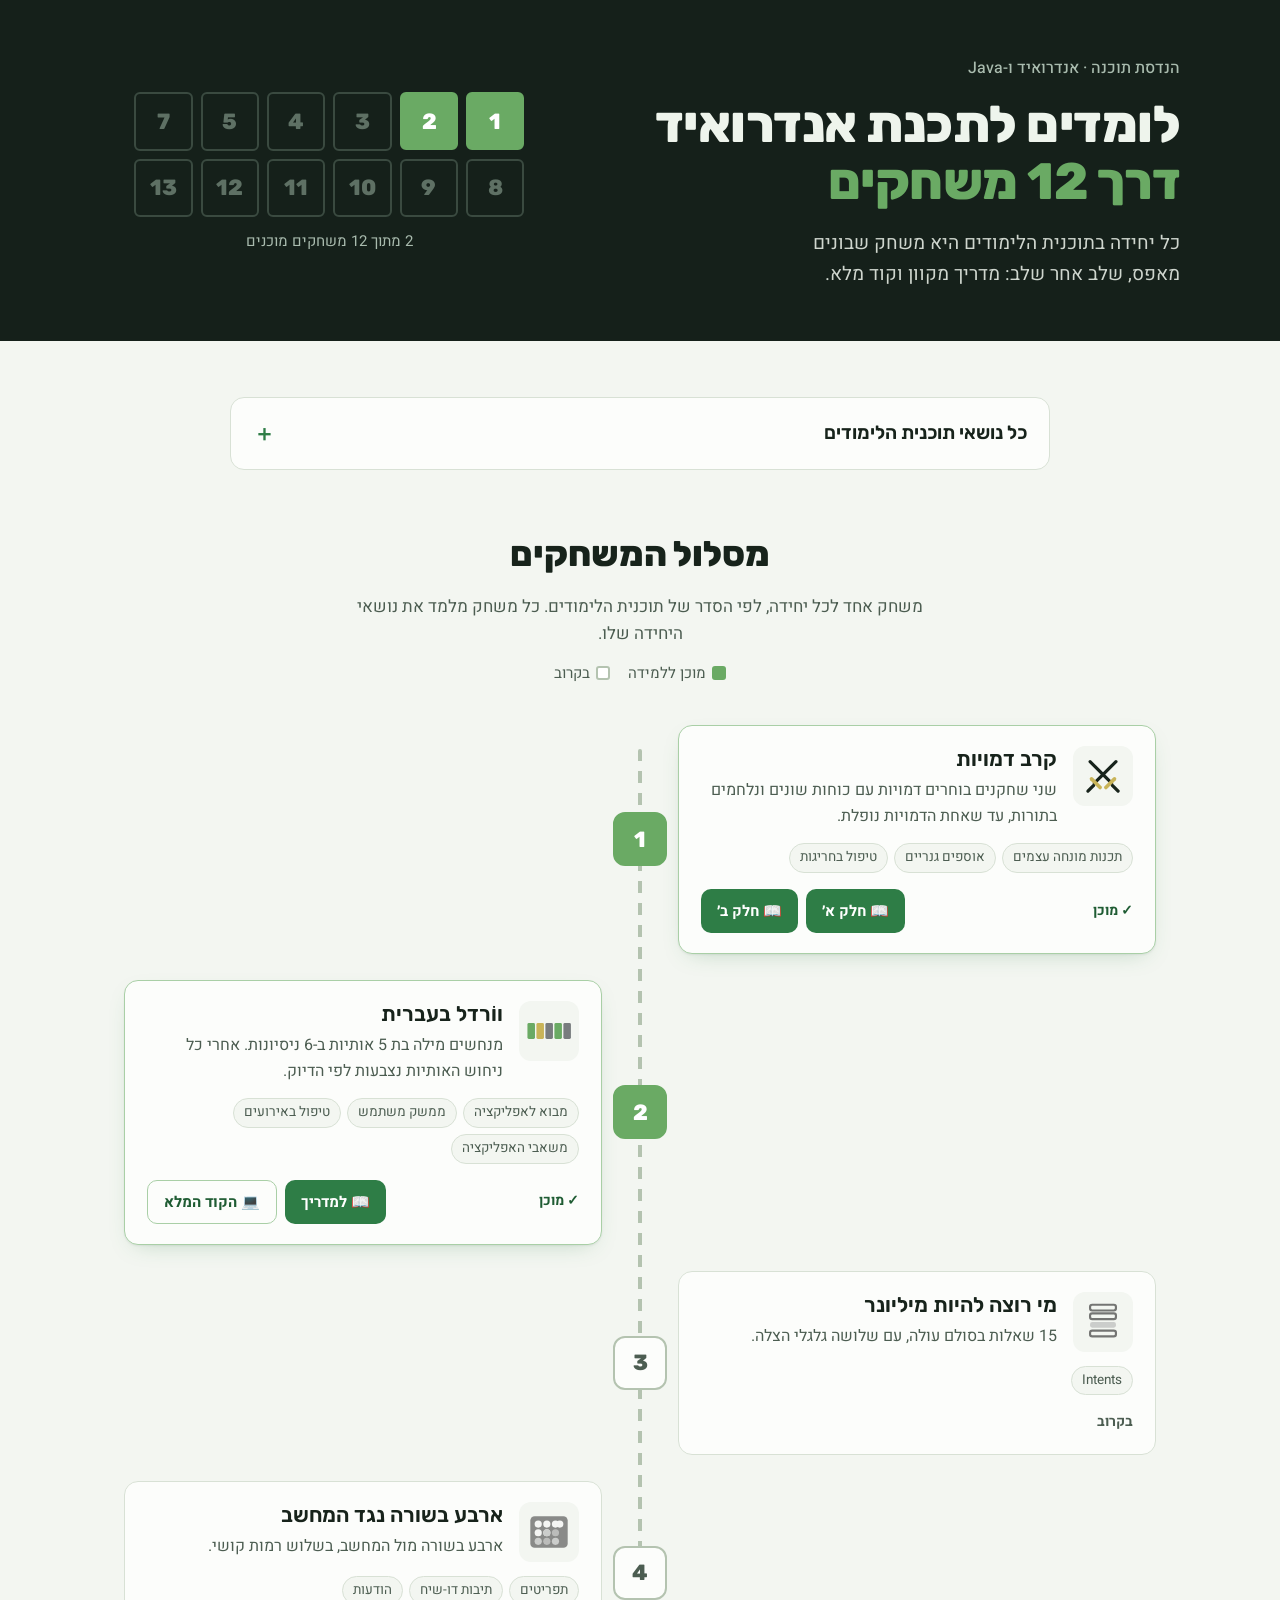
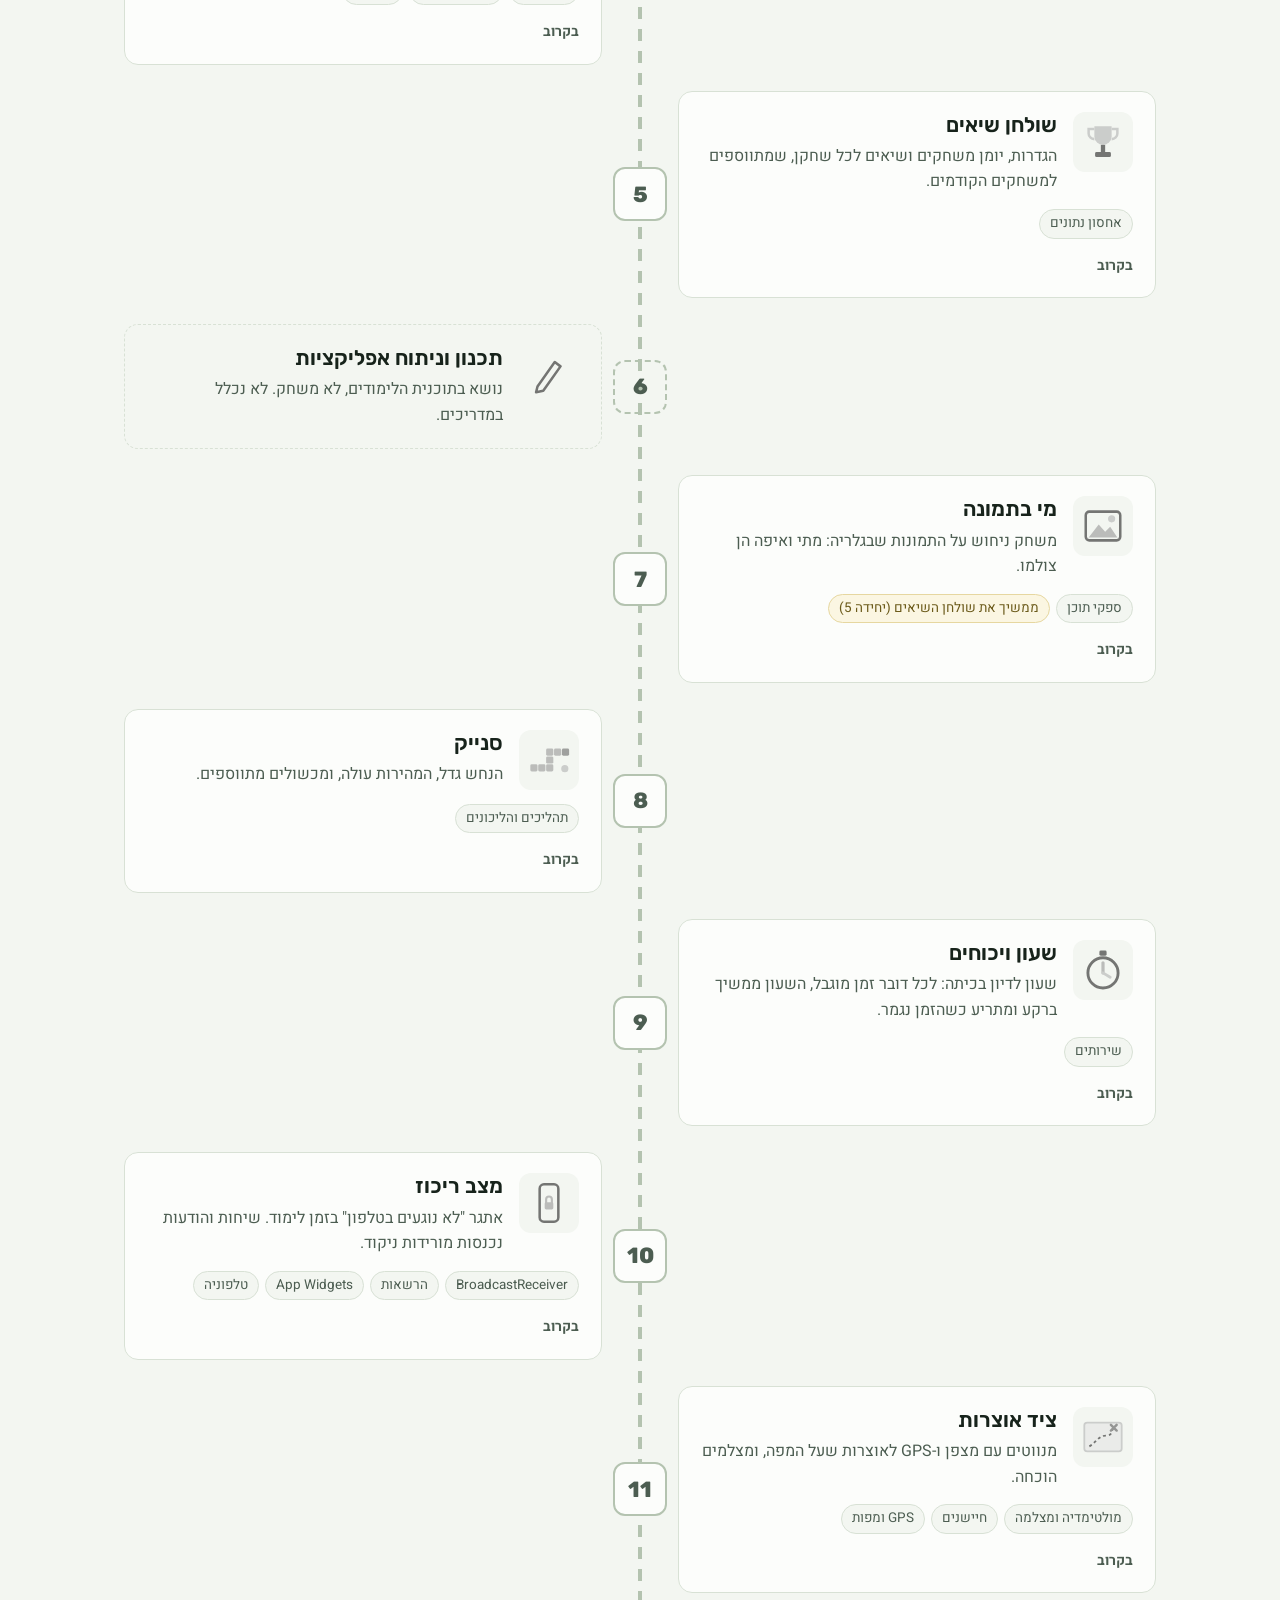
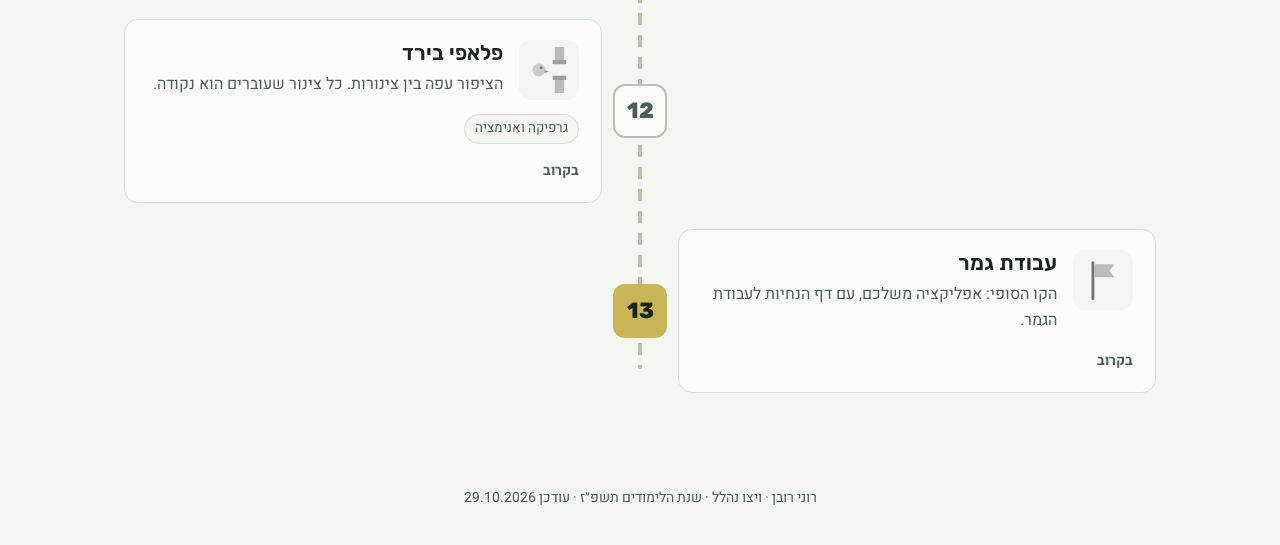
==== commit d5577e84: "Hub: syllabus above the game path; unit 1 links to its two parts Co-Authored-By: Claude Opus 5.5 <no" ====
--- a/index.html
+++ b/index.html
@@ -97,7 +97,7 @@
   .btn:active{transform:scale(.97);}
 
   /* ---------- syllabus ---------- */
-  .syllabus{margin:56px auto 0;max-width:820px;background:var(--surface);border:1px solid var(--line);border-radius:var(--radius);}
+  .syllabus{margin:0 auto 56px;max-width:820px;background:var(--surface);border:1px solid var(--line);border-radius:var(--radius);}
   .syllabus summary{cursor:pointer;padding:18px 22px;font-family:'Rubik',sans-serif;font-weight:600;font-size:19px;list-style:none;display:flex;justify-content:space-between;align-items:center;}
   .syllabus summary::-webkit-details-marker{display:none;}
   .syllabus summary::after{content:"＋";color:var(--accent);font-size:22px;}
@@ -148,169 +148,6 @@
 </header>
 
 <main>
-  <div class="section-head">
-    <h2>מסלול המשחקים</h2>
-    <p>משחק אחד לכל יחידה, לפי הסדר של תוכנית הלימודים. כל משחק מלמד את נושאי היחידה שלו.</p>
-    <div class="legend"><span><i style="background:var(--t-green)"></i>מוכן ללמידה</span><span><i style="background:#fff;border:2px solid var(--line-strong)"></i>בקרוב</span></div>
-  </div>
-
-  <ol class="path">
-    <li class="level done">
-      <div class="node">1</div>
-      <article class="card">
-        <div class="card-head">
-          <span class="art"><svg viewBox="0 0 64 64" aria-hidden="true"><g stroke="#17231B" stroke-width="4.5" stroke-linecap="round"><path d="M14 12 L44 42"/><path d="M50 12 L20 42"/><path d="M45 45 L53 53"/><path d="M19 45 L11 53"/></g><g stroke="#C9B458" stroke-width="5" stroke-linecap="round"><path d="M36 48 L48 36"/><path d="M16 36 L28 48"/></g></svg></span>
-          <div><h3>קרב דמויות</h3><p class="desc">שני שחקנים בוחרים דמויות עם כוחות שונים ונלחמים בתורות, עד שאחת הדמויות נופלת.</p></div>
-        </div>
-        <ul class="chips"><li>תכנות מונחה עצמים</li><li>אוספים גנריים</li><li>טיפול בחריגות</li></ul>
-        <div class="foot"><span class="status">✓ מוכן</span><span class="note">קישור למדריך יתווסף בקרוב</span></div>
-      </article>
-    </li>
-
-    <li class="level done">
-      <div class="node">2</div>
-      <article class="card">
-        <div class="card-head">
-          <span class="art"><svg viewBox="0 0 64 64" aria-hidden="true"><rect x="2" y="21" width="10.5" height="22" rx="2" fill="#6AAA64"/><rect x="14.5" y="21" width="10.5" height="22" rx="2" fill="#C9B458"/><rect x="27" y="21" width="10.5" height="22" rx="2" fill="#787C7E"/><rect x="39.5" y="21" width="10.5" height="22" rx="2" fill="#6AAA64"/><rect x="52" y="21" width="10.5" height="22" rx="2" fill="#787C7E"/></svg></span>
-          <div><h3>ווֹרדל בעברית</h3><p class="desc">מנחשים מילה בת 5 אותיות ב-6 ניסיונות. אחרי כל ניחוש האותיות נצבעות לפי הדיוק.</p></div>
-        </div>
-        <ul class="chips"><li>מבוא לאפליקציה</li><li>ממשק משתמש</li><li>טיפול באירועים</li><li>משאבי האפליקציה</li></ul>
-        <div class="foot"><span class="status">✓ מוכן</span>
-          <div class="actions"><a class="btn primary" href="unit-02-hebrew-wordle/index.html">📖 למדריך</a><a class="btn ghost" href="https://github.com/porteno12/se-android-lessons/tree/main/unit-02-hebrew-wordle/app" target="_blank" rel="noopener">💻 הקוד המלא</a></div>
-        </div>
-      </article>
-    </li>
-
-    <li class="level planned">
-      <div class="node">3</div>
-      <article class="card">
-        <div class="card-head">
-          <span class="art"><svg viewBox="0 0 64 64" aria-hidden="true"><g fill="none" stroke="#17231B" stroke-width="3"><rect x="14" y="44" width="36" height="8" rx="3"/><rect x="14" y="20" width="36" height="8" rx="3"/><rect x="14" y="8" width="36" height="8" rx="3"/></g><rect x="14" y="32" width="36" height="8" rx="3" fill="#C9B458"/></svg></span>
-          <div><h3>מי רוצה להיות מיליונר</h3><p class="desc">15 שאלות בסולם עולה, עם שלושה גלגלי הצלה.</p></div>
-        </div>
-        <ul class="chips"><li>Intents</li></ul>
-        <div class="foot"><span class="status">בקרוב</span></div>
-      </article>
-    </li>
-
-    <li class="level planned">
-      <div class="node">4</div>
-      <article class="card">
-        <div class="card-head">
-          <span class="art"><svg viewBox="0 0 64 64" aria-hidden="true"><rect x="6" y="10" width="52" height="44" rx="6" fill="#2F4A3A"/><g fill="#F3F6F1"><circle cx="17" cy="21" r="5"/><circle cx="29" cy="21" r="5"/><circle cx="41" cy="21" r="5"/><circle cx="53" cy="21" r="5" opacity="0"/><circle cx="17" cy="33" r="5"/><circle cx="29" cy="33" r="5"/><circle cx="47" cy="21" r="5"/></g><g fill="#C9B458"><circle cx="17" cy="45" r="5"/><circle cx="29" cy="33" r="5"/><circle cx="41" cy="45" r="5"/></g><g fill="#6AAA64"><circle cx="29" cy="45" r="5"/><circle cx="41" cy="33" r="5"/><circle cx="47" cy="45" r="5" opacity="0"/></g></svg></span>
-          <div><h3>ארבע בשורה נגד המחשב</h3><p class="desc">ארבע בשורה מול המחשב, בשלוש רמות קושי.</p></div>
-        </div>
-        <ul class="chips"><li>תפריטים</li><li>תיבות דו-שיח</li><li>הודעות</li></ul>
-        <div class="foot"><span class="status">בקרוב</span></div>
-      </article>
-    </li>
-
-    <li class="level planned">
-      <div class="node">5</div>
-      <article class="card">
-        <div class="card-head">
-          <span class="art"><svg viewBox="0 0 64 64" aria-hidden="true"><path d="M20 10 H44 V24 A12 12 0 0 1 20 24 Z" fill="#C9B458"/><path d="M20 14 H12 V20 A8 8 0 0 0 20 28 M44 14 H52 V20 A8 8 0 0 1 44 28" fill="none" stroke="#C9B458" stroke-width="3.5"/><rect x="29" y="36" width="6" height="10" fill="#17231B"/><rect x="21" y="46" width="22" height="7" rx="2" fill="#17231B"/></svg></span>
-          <div><h3>שולחן שיאים</h3><p class="desc">הגדרות, יומן משחקים ושיאים לכל שחקן, שמתווספים למשחקים הקודמים.</p></div>
-        </div>
-        <ul class="chips"><li>אחסון נתונים</li></ul>
-        <div class="foot"><span class="status">בקרוב</span></div>
-      </article>
-    </li>
-
-    <li class="level skip">
-      <div class="node">6</div>
-      <article class="card">
-        <div class="card-head">
-          <span class="art"><svg viewBox="0 0 64 64" aria-hidden="true"><path d="M16 48 L40 14 L48 20 L24 54 L14 56 Z" fill="none" stroke="#17231B" stroke-width="3.5" stroke-linejoin="round"/></svg></span>
-          <div><h3>תכנון וניתוח אפליקציות</h3><p class="desc">נושא בתוכנית הלימודים, לא משחק. לא נכלל במדריכים.</p></div>
-        </div>
-      </article>
-    </li>
-
-    <li class="level planned">
-      <div class="node">7</div>
-      <article class="card">
-        <div class="card-head">
-          <span class="art"><svg viewBox="0 0 64 64" aria-hidden="true"><rect x="8" y="12" width="48" height="40" rx="5" fill="none" stroke="#17231B" stroke-width="3.5"/><path d="M12 48 L26 30 L35 40 L42 33 L52 48 Z" fill="#6AAA64"/><circle cx="44" cy="22" r="5" fill="#C9B458"/></svg></span>
-          <div><h3>מי בתמונה</h3><p class="desc">משחק ניחוש על התמונות שבגלריה: מתי ואיפה הן צולמו.</p></div>
-        </div>
-        <ul class="chips"><li>ספקי תוכן</li><li class="link">ממשיך את שולחן השיאים (יחידה 5)</li></ul>
-        <div class="foot"><span class="status">בקרוב</span></div>
-      </article>
-    </li>
-
-    <li class="level planned">
-      <div class="node">8</div>
-      <article class="card">
-        <div class="card-head">
-          <span class="art"><svg viewBox="0 0 64 64" aria-hidden="true"><g fill="#6AAA64"><rect x="6" y="38" width="10" height="10" rx="2"/><rect x="17" y="38" width="10" height="10" rx="2"/><rect x="28" y="38" width="10" height="10" rx="2"/><rect x="28" y="27" width="10" height="10" rx="2"/><rect x="28" y="16" width="10" height="10" rx="2"/><rect x="39" y="16" width="10" height="10" rx="2"/></g><rect x="50" y="16" width="10" height="10" rx="2" fill="#2E7D46"/><circle cx="54" cy="44" r="5" fill="#C9B458"/></svg></span>
-          <div><h3>סנייק</h3><p class="desc">הנחש גדל, המהירות עולה, ומכשולים מתווספים.</p></div>
-        </div>
-        <ul class="chips"><li>תהליכים והליכונים</li></ul>
-        <div class="foot"><span class="status">בקרוב</span></div>
-      </article>
-    </li>
-
-    <li class="level planned">
-      <div class="node">9</div>
-      <article class="card">
-        <div class="card-head">
-          <span class="art"><svg viewBox="0 0 64 64" aria-hidden="true"><rect x="27" y="5" width="10" height="7" rx="2" fill="#17231B"/><circle cx="32" cy="36" r="21" fill="none" stroke="#17231B" stroke-width="4"/><path d="M32 36 L32 22" stroke="#6AAA64" stroke-width="4.5" stroke-linecap="round"/><path d="M32 36 L42 42" stroke="#C9B458" stroke-width="4" stroke-linecap="round"/></svg></span>
-          <div><h3>שעון ויכוחים</h3><p class="desc">שעון לדיון בכיתה: לכל דובר זמן מוגבל, השעון ממשיך ברקע ומתריע כשהזמן נגמר.</p></div>
-        </div>
-        <ul class="chips"><li>שירותים</li></ul>
-        <div class="foot"><span class="status">בקרוב</span></div>
-      </article>
-    </li>
-
-    <li class="level planned">
-      <div class="node">10</div>
-      <article class="card">
-        <div class="card-head">
-          <span class="art"><svg viewBox="0 0 64 64" aria-hidden="true"><rect x="19" y="6" width="26" height="52" rx="6" fill="none" stroke="#17231B" stroke-width="3.5"/><path d="M28 32 V27 A4 4 0 0 1 36 27 V32" fill="none" stroke="#6AAA64" stroke-width="3"/><rect x="26" y="31" width="12" height="10" rx="2" fill="#6AAA64"/></svg></span>
-          <div><h3>מצב ריכוז</h3><p class="desc">אתגר "לא נוגעים בטלפון" בזמן לימוד. שיחות והודעות נכנסות מורידות ניקוד.</p></div>
-        </div>
-        <ul class="chips"><li>BroadcastReceiver</li><li>הרשאות</li><li>App Widgets</li><li>טלפוניה</li></ul>
-        <div class="foot"><span class="status">בקרוב</span></div>
-      </article>
-    </li>
-
-    <li class="level planned">
-      <div class="node">11</div>
-      <article class="card">
-        <div class="card-head">
-          <span class="art"><svg viewBox="0 0 64 64" aria-hidden="true"><rect x="6" y="12" width="52" height="40" rx="4" fill="#F1E6BE" stroke="#C9B458" stroke-width="2.5"/><path d="M13 45 C22 40, 26 30, 36 30 S44 22, 46 20" fill="none" stroke="#17231B" stroke-width="2.5" stroke-dasharray="4 4"/><path d="M43 15 L51 23 M51 15 L43 23" stroke="#B3412E" stroke-width="3.5" stroke-linecap="round"/></svg></span>
-          <div><h3>ציד אוצרות</h3><p class="desc">מנווטים עם מצפן ו-GPS לאוצרות שעל המפה, ומצלמים הוכחה.</p></div>
-        </div>
-        <ul class="chips"><li>מולטימדיה ומצלמה</li><li>חיישנים</li><li>GPS ומפות</li></ul>
-        <div class="foot"><span class="status">בקרוב</span></div>
-      </article>
-    </li>
-
-    <li class="level planned">
-      <div class="node">12</div>
-      <article class="card">
-        <div class="card-head">
-          <span class="art"><svg viewBox="0 0 64 64" aria-hidden="true"><rect x="40" y="0" width="13" height="22" fill="#6AAA64"/><rect x="37" y="18" width="19" height="6" rx="1" fill="#2E7D46"/><rect x="40" y="42" width="13" height="22" fill="#6AAA64"/><rect x="37" y="40" width="19" height="6" rx="1" fill="#2E7D46"/><circle cx="18" cy="32" r="9" fill="#C9B458"/><circle cx="21" cy="29" r="2" fill="#17231B"/><path d="M26 32 L32 34 L26 36 Z" fill="#B3412E"/></svg></span>
-          <div><h3>פלאפי בירד</h3><p class="desc">הציפור עפה בין צינורות. כל צינור שעוברים הוא נקודה.</p></div>
-        </div>
-        <ul class="chips"><li>גרפיקה ואנימציה</li></ul>
-        <div class="foot"><span class="status">בקרוב</span></div>
-      </article>
-    </li>
-
-    <li class="level final">
-      <div class="node">13</div>
-      <article class="card">
-        <div class="card-head">
-          <span class="art"><svg viewBox="0 0 64 64" aria-hidden="true"><path d="M18 8 V58" stroke="#17231B" stroke-width="4" stroke-linecap="round"/><path d="M20 10 H48 L41 19 L48 28 H20 Z" fill="#6AAA64"/></svg></span>
-          <div><h3>עבודת גמר</h3><p class="desc">הקו הסופי: אפליקציה משלכם, עם דף הנחיות לעבודת הגמר.</p></div>
-        </div>
-        <div class="foot"><span class="status">בקרוב</span></div>
-      </article>
-    </li>
-  </ol>
-
   <details class="syllabus">
     <summary>כל נושאי תוכנית הלימודים</summary>
     <ol>
@@ -336,6 +173,172 @@
       <li>הנחיה והגשת עבודת גמר</li>
     </ol>
   </details>
+
+  <div class="section-head">
+    <h2>מסלול המשחקים</h2>
+    <p>משחק אחד לכל יחידה, לפי הסדר של תוכנית הלימודים. כל משחק מלמד את נושאי היחידה שלו.</p>
+    <div class="legend"><span><i style="background:var(--t-green)"></i>מוכן ללמידה</span><span><i style="background:#fff;border:2px solid var(--line-strong)"></i>בקרוב</span></div>
+  </div>
+
+  <ol class="path">
+    <li class="level done">
+      <div class="node">1</div>
+      <article class="card">
+        <div class="card-head">
+          <span class="art"><svg viewBox="0 0 64 64" aria-hidden="true"><g stroke="#17231B" stroke-width="4.5" stroke-linecap="round"><path d="M14 12 L44 42"/><path d="M50 12 L20 42"/><path d="M45 45 L53 53"/><path d="M19 45 L11 53"/></g><g stroke="#C9B458" stroke-width="5" stroke-linecap="round"><path d="M36 48 L48 36"/><path d="M16 36 L28 48"/></g></svg></span>
+          <div><h3>קרב דמויות</h3><p class="desc">שני שחקנים בוחרים דמויות עם כוחות שונים ונלחמים בתורות, עד שאחת הדמויות נופלת.</p></div>
+        </div>
+        <ul class="chips"><li>תכנות מונחה עצמים</li><li>אוספים גנריים</li><li>טיפול בחריגות</li></ul>
+        <div class="foot"><span class="status">✓ מוכן</span>
+          <div class="actions"><a class="btn primary" href="https://claude.ai/artifact/8bjErv3RgVQBCDza4HL5ik" target="_blank" rel="noopener">📖 חלק א׳</a><a class="btn primary" href="https://claude.ai/artifact/S3eUH88HmXhiPdgquyZabm" target="_blank" rel="noopener">📖 חלק ב׳</a></div>
+        </div>
+      </article>
+    </li>
+
+    <li class="level done">
+      <div class="node">2</div>
+      <article class="card">
+        <div class="card-head">
+          <span class="art"><svg viewBox="0 0 64 64" aria-hidden="true"><rect x="2" y="21" width="10.5" height="22" rx="2" fill="#6AAA64"/><rect x="14.5" y="21" width="10.5" height="22" rx="2" fill="#C9B458"/><rect x="27" y="21" width="10.5" height="22" rx="2" fill="#787C7E"/><rect x="39.5" y="21" width="10.5" height="22" rx="2" fill="#6AAA64"/><rect x="52" y="21" width="10.5" height="22" rx="2" fill="#787C7E"/></svg></span>
+          <div><h3>ווֹרדל בעברית</h3><p class="desc">מנחשים מילה בת 5 אותיות ב-6 ניסיונות. אחרי כל ניחוש האותיות נצבעות לפי הדיוק.</p></div>
+        </div>
+        <ul class="chips"><li>מבוא לאפליקציה</li><li>ממשק משתמש</li><li>טיפול באירועים</li><li>משאבי האפליקציה</li></ul>
+        <div class="foot"><span class="status">✓ מוכן</span>
+          <div class="actions"><a class="btn primary" href="unit-02-hebrew-wordle/index.html">📖 למדריך</a><a class="btn ghost" href="https://github.com/porteno12/se-android-lessons/tree/main/unit-02-hebrew-wordle/app" target="_blank" rel="noopener">💻 הקוד המלא</a></div>
+        </div>
+      </article>
+    </li>
+
+    <li class="level planned">
+      <div class="node">3</div>
+      <article class="card">
+        <div class="card-head">
+          <span class="art"><svg viewBox="0 0 64 64" aria-hidden="true"><g fill="none" stroke="#17231B" stroke-width="3"><rect x="14" y="44" width="36" height="8" rx="3"/><rect x="14" y="20" width="36" height="8" rx="3"/><rect x="14" y="8" width="36" height="8" rx="3"/></g><rect x="14" y="32" width="36" height="8" rx="3" fill="#C9B458"/></svg></span>
+          <div><h3>מי רוצה להיות מיליונר</h3><p class="desc">15 שאלות בסולם עולה, עם שלושה גלגלי הצלה.</p></div>
+        </div>
+        <ul class="chips"><li>Intents</li></ul>
+        <div class="foot"><span class="status">בקרוב</span></div>
+      </article>
+    </li>
+
+    <li class="level planned">
+      <div class="node">4</div>
+      <article class="card">
+        <div class="card-head">
+          <span class="art"><svg viewBox="0 0 64 64" aria-hidden="true"><rect x="6" y="10" width="52" height="44" rx="6" fill="#2F4A3A"/><g fill="#F3F6F1"><circle cx="17" cy="21" r="5"/><circle cx="29" cy="21" r="5"/><circle cx="41" cy="21" r="5"/><circle cx="53" cy="21" r="5" opacity="0"/><circle cx="17" cy="33" r="5"/><circle cx="29" cy="33" r="5"/><circle cx="47" cy="21" r="5"/></g><g fill="#C9B458"><circle cx="17" cy="45" r="5"/><circle cx="29" cy="33" r="5"/><circle cx="41" cy="45" r="5"/></g><g fill="#6AAA64"><circle cx="29" cy="45" r="5"/><circle cx="41" cy="33" r="5"/><circle cx="47" cy="45" r="5" opacity="0"/></g></svg></span>
+          <div><h3>ארבע בשורה נגד המחשב</h3><p class="desc">ארבע בשורה מול המחשב, בשלוש רמות קושי.</p></div>
+        </div>
+        <ul class="chips"><li>תפריטים</li><li>תיבות דו-שיח</li><li>הודעות</li></ul>
+        <div class="foot"><span class="status">בקרוב</span></div>
+      </article>
+    </li>
+
+    <li class="level planned">
+      <div class="node">5</div>
+      <article class="card">
+        <div class="card-head">
+          <span class="art"><svg viewBox="0 0 64 64" aria-hidden="true"><path d="M20 10 H44 V24 A12 12 0 0 1 20 24 Z" fill="#C9B458"/><path d="M20 14 H12 V20 A8 8 0 0 0 20 28 M44 14 H52 V20 A8 8 0 0 1 44 28" fill="none" stroke="#C9B458" stroke-width="3.5"/><rect x="29" y="36" width="6" height="10" fill="#17231B"/><rect x="21" y="46" width="22" height="7" rx="2" fill="#17231B"/></svg></span>
+          <div><h3>שולחן שיאים</h3><p class="desc">הגדרות, יומן משחקים ושיאים לכל שחקן, שמתווספים למשחקים הקודמים.</p></div>
+        </div>
+        <ul class="chips"><li>אחסון נתונים</li></ul>
+        <div class="foot"><span class="status">בקרוב</span></div>
+      </article>
+    </li>
+
+    <li class="level skip">
+      <div class="node">6</div>
+      <article class="card">
+        <div class="card-head">
+          <span class="art"><svg viewBox="0 0 64 64" aria-hidden="true"><path d="M16 48 L40 14 L48 20 L24 54 L14 56 Z" fill="none" stroke="#17231B" stroke-width="3.5" stroke-linejoin="round"/></svg></span>
+          <div><h3>תכנון וניתוח אפליקציות</h3><p class="desc">נושא בתוכנית הלימודים, לא משחק. לא נכלל במדריכים.</p></div>
+        </div>
+      </article>
+    </li>
+
+    <li class="level planned">
+      <div class="node">7</div>
+      <article class="card">
+        <div class="card-head">
+          <span class="art"><svg viewBox="0 0 64 64" aria-hidden="true"><rect x="8" y="12" width="48" height="40" rx="5" fill="none" stroke="#17231B" stroke-width="3.5"/><path d="M12 48 L26 30 L35 40 L42 33 L52 48 Z" fill="#6AAA64"/><circle cx="44" cy="22" r="5" fill="#C9B458"/></svg></span>
+          <div><h3>מי בתמונה</h3><p class="desc">משחק ניחוש על התמונות שבגלריה: מתי ואיפה הן צולמו.</p></div>
+        </div>
+        <ul class="chips"><li>ספקי תוכן</li><li class="link">ממשיך את שולחן השיאים (יחידה 5)</li></ul>
+        <div class="foot"><span class="status">בקרוב</span></div>
+      </article>
+    </li>
+
+    <li class="level planned">
+      <div class="node">8</div>
+      <article class="card">
+        <div class="card-head">
+          <span class="art"><svg viewBox="0 0 64 64" aria-hidden="true"><g fill="#6AAA64"><rect x="6" y="38" width="10" height="10" rx="2"/><rect x="17" y="38" width="10" height="10" rx="2"/><rect x="28" y="38" width="10" height="10" rx="2"/><rect x="28" y="27" width="10" height="10" rx="2"/><rect x="28" y="16" width="10" height="10" rx="2"/><rect x="39" y="16" width="10" height="10" rx="2"/></g><rect x="50" y="16" width="10" height="10" rx="2" fill="#2E7D46"/><circle cx="54" cy="44" r="5" fill="#C9B458"/></svg></span>
+          <div><h3>סנייק</h3><p class="desc">הנחש גדל, המהירות עולה, ומכשולים מתווספים.</p></div>
+        </div>
+        <ul class="chips"><li>תהליכים והליכונים</li></ul>
+        <div class="foot"><span class="status">בקרוב</span></div>
+      </article>
+    </li>
+
+    <li class="level planned">
+      <div class="node">9</div>
+      <article class="card">
+        <div class="card-head">
+          <span class="art"><svg viewBox="0 0 64 64" aria-hidden="true"><rect x="27" y="5" width="10" height="7" rx="2" fill="#17231B"/><circle cx="32" cy="36" r="21" fill="none" stroke="#17231B" stroke-width="4"/><path d="M32 36 L32 22" stroke="#6AAA64" stroke-width="4.5" stroke-linecap="round"/><path d="M32 36 L42 42" stroke="#C9B458" stroke-width="4" stroke-linecap="round"/></svg></span>
+          <div><h3>שעון ויכוחים</h3><p class="desc">שעון לדיון בכיתה: לכל דובר זמן מוגבל, השעון ממשיך ברקע ומתריע כשהזמן נגמר.</p></div>
+        </div>
+        <ul class="chips"><li>שירותים</li></ul>
+        <div class="foot"><span class="status">בקרוב</span></div>
+      </article>
+    </li>
+
+    <li class="level planned">
+      <div class="node">10</div>
+      <article class="card">
+        <div class="card-head">
+          <span class="art"><svg viewBox="0 0 64 64" aria-hidden="true"><rect x="19" y="6" width="26" height="52" rx="6" fill="none" stroke="#17231B" stroke-width="3.5"/><path d="M28 32 V27 A4 4 0 0 1 36 27 V32" fill="none" stroke="#6AAA64" stroke-width="3"/><rect x="26" y="31" width="12" height="10" rx="2" fill="#6AAA64"/></svg></span>
+          <div><h3>מצב ריכוז</h3><p class="desc">אתגר "לא נוגעים בטלפון" בזמן לימוד. שיחות והודעות נכנסות מורידות ניקוד.</p></div>
+        </div>
+        <ul class="chips"><li>BroadcastReceiver</li><li>הרשאות</li><li>App Widgets</li><li>טלפוניה</li></ul>
+        <div class="foot"><span class="status">בקרוב</span></div>
+      </article>
+    </li>
+
+    <li class="level planned">
+      <div class="node">11</div>
+      <article class="card">
+        <div class="card-head">
+          <span class="art"><svg viewBox="0 0 64 64" aria-hidden="true"><rect x="6" y="12" width="52" height="40" rx="4" fill="#F1E6BE" stroke="#C9B458" stroke-width="2.5"/><path d="M13 45 C22 40, 26 30, 36 30 S44 22, 46 20" fill="none" stroke="#17231B" stroke-width="2.5" stroke-dasharray="4 4"/><path d="M43 15 L51 23 M51 15 L43 23" stroke="#B3412E" stroke-width="3.5" stroke-linecap="round"/></svg></span>
+          <div><h3>ציד אוצרות</h3><p class="desc">מנווטים עם מצפן ו-GPS לאוצרות שעל המפה, ומצלמים הוכחה.</p></div>
+        </div>
+        <ul class="chips"><li>מולטימדיה ומצלמה</li><li>חיישנים</li><li>GPS ומפות</li></ul>
+        <div class="foot"><span class="status">בקרוב</span></div>
+      </article>
+    </li>
+
+    <li class="level planned">
+      <div class="node">12</div>
+      <article class="card">
+        <div class="card-head">
+          <span class="art"><svg viewBox="0 0 64 64" aria-hidden="true"><rect x="40" y="0" width="13" height="22" fill="#6AAA64"/><rect x="37" y="18" width="19" height="6" rx="1" fill="#2E7D46"/><rect x="40" y="42" width="13" height="22" fill="#6AAA64"/><rect x="37" y="40" width="19" height="6" rx="1" fill="#2E7D46"/><circle cx="18" cy="32" r="9" fill="#C9B458"/><circle cx="21" cy="29" r="2" fill="#17231B"/><path d="M26 32 L32 34 L26 36 Z" fill="#B3412E"/></svg></span>
+          <div><h3>פלאפי בירד</h3><p class="desc">הציפור עפה בין צינורות. כל צינור שעוברים הוא נקודה.</p></div>
+        </div>
+        <ul class="chips"><li>גרפיקה ואנימציה</li></ul>
+        <div class="foot"><span class="status">בקרוב</span></div>
+      </article>
+    </li>
+
+    <li class="level final">
+      <div class="node">13</div>
+      <article class="card">
+        <div class="card-head">
+          <span class="art"><svg viewBox="0 0 64 64" aria-hidden="true"><path d="M18 8 V58" stroke="#17231B" stroke-width="4" stroke-linecap="round"/><path d="M20 10 H48 L41 19 L48 28 H20 Z" fill="#6AAA64"/></svg></span>
+          <div><h3>עבודת גמר</h3><p class="desc">הקו הסופי: אפליקציה משלכם, עם דף הנחיות לעבודת הגמר.</p></div>
+        </div>
+        <div class="foot"><span class="status">בקרוב</span></div>
+      </article>
+    </li>
+  </ol>
+
 </main>
 
 <footer>רוני רובן · ויצו נהלל · שנת הלימודים תשפ״ז · עודכן 29.10.2026</footer>
